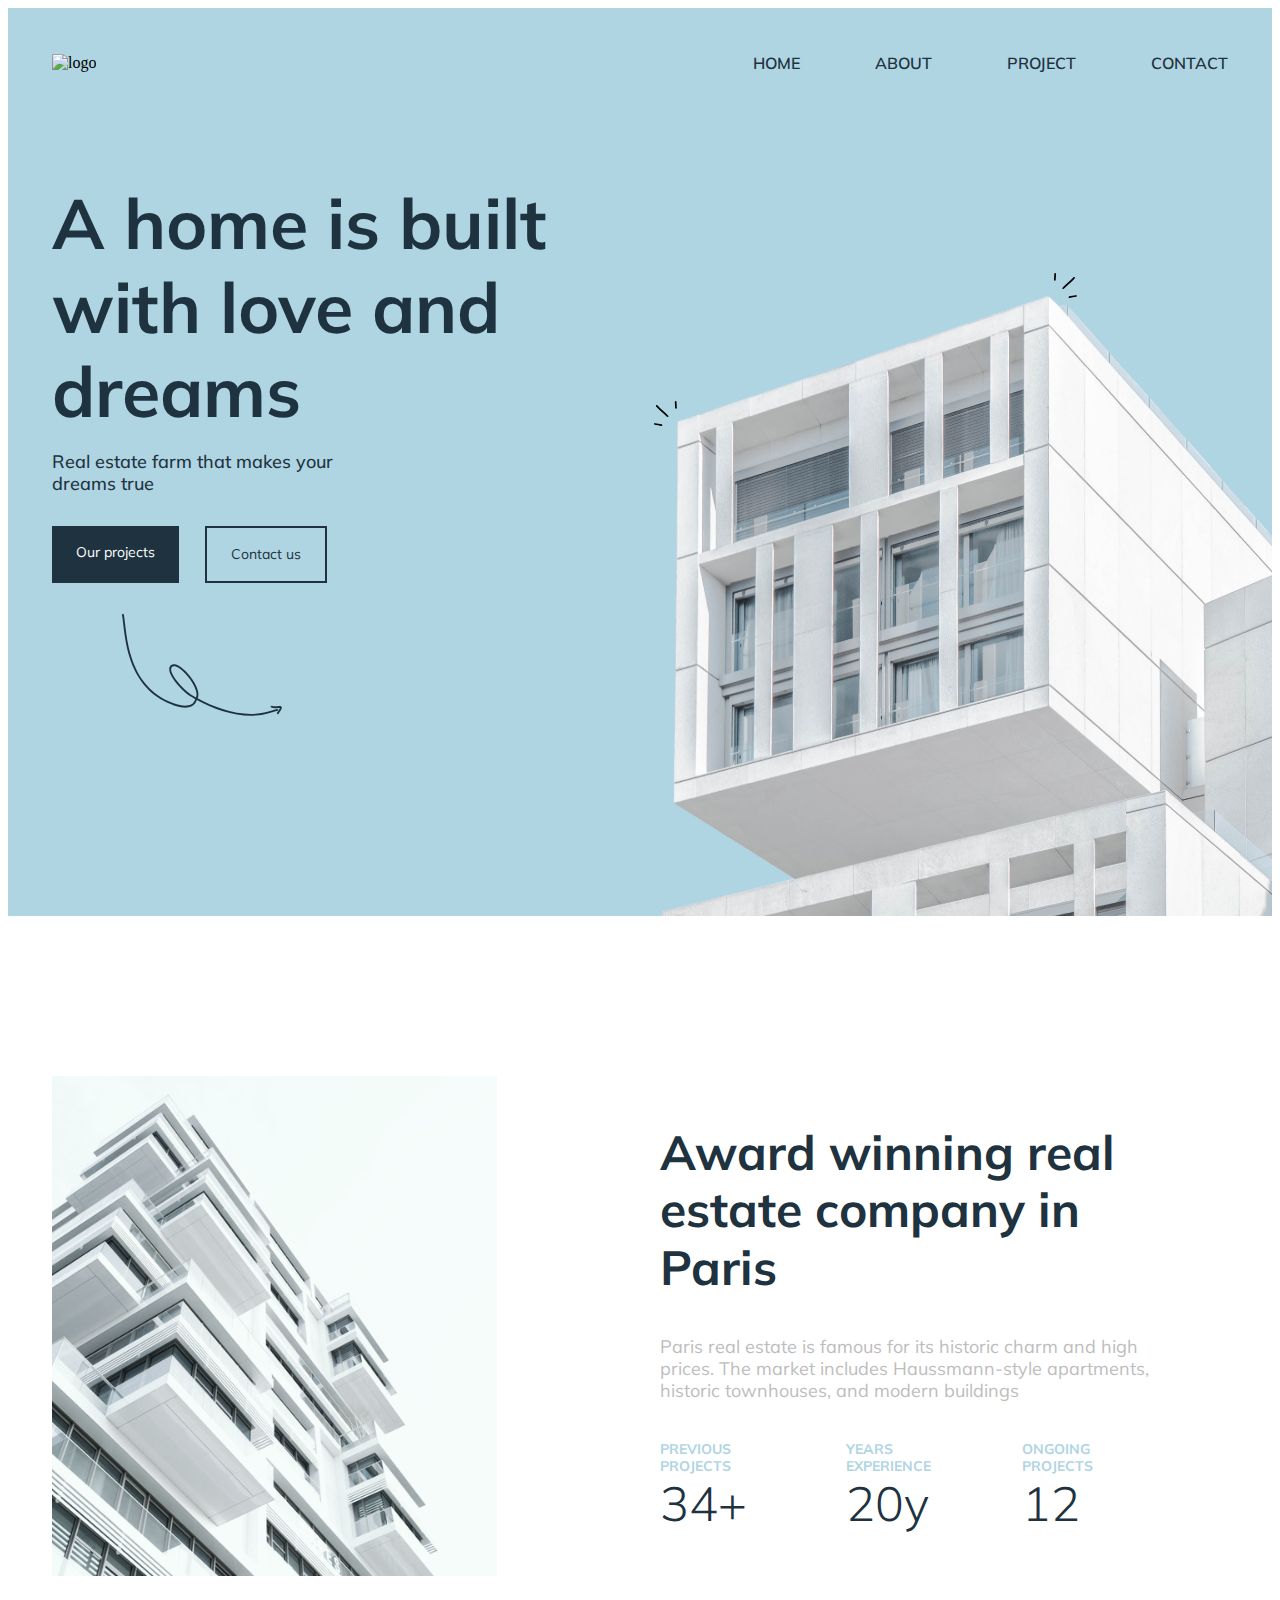
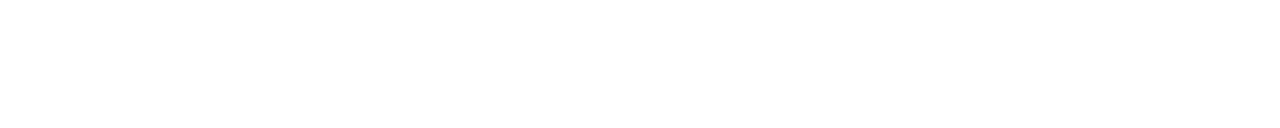
==== index.html @ 0893b70b "about section is done" ====
<!DOCTYPE html>
<html lang="en">
<head>
    <meta charset="UTF-8">
    <meta name="viewport" content="width=device-width, initial-scale=1.0">
    <meta name="description" content="Discover your dream home with our extensive listings of houses, apartments, and commercial properties. Expert advice and local market insights.">
    <title>Realty</title>
    <link rel="stylesheet" href="./styles/styles.css">
    <link rel="preconnect" href="https://fonts.googleapis.com">
    <link rel="preconnect" href="https://fonts.gstatic.com" crossorigin>
    <link href="https://fonts.googleapis.com/css2?family=Mulish:ital,wght@0,200..1000;1,200..1000&display=swap" rel="stylesheet">
</head>
<body id="body">

    <header aria-label="header">
        <div class="container">
            <section class="header-inner" aria-label="header inner container">
                <!-- LOGO -->
                <a href="#"><img src="./images/Logo.svg" alt="logo" aria-label="header logo"></a>

                <!-- DESKTOP NAV -->
                <nav class="nav-desktop" aria-label="header navigation desktop">
                    <ul aria-label="header navigation list">
                        <li>
                            <a href="#" aria-label="navigation link to home">home</a>
                        </li>
                        <li>
                            <a href="#" aria-label="navigation link to about">about</a>
                        </li>
                        <li>
                           <a href="#" aria-label="navigation link to project">project</a>
                        </li>
                        <li>
                           <a href="#" aria-label="navigation link to contact">contact</a>
                        </li>
                    </ul>
                </nav>

                <!-- MOBILE NAV -->
                <nav id="navMobile" class="nav-mobile" aria-label="header navigation mobile">
                    
                    <ul aria-label="header navigation list">
                        <li>
                            <a href="#" aria-label="navigation link to home">home</a>
                        </li>
                        <li>
                            <a href="#" aria-label="navigation link to about">about</a>
                        </li>
                        <li>
                             <a href="#" aria-label="navigation link to project">project</a>
                        </li>
                        <li>
                            <a href="#" aria-label="navigation link to contact">contact</a>
                        </li>
                    </ul>

                    
                </nav>

                <!-- BURGER MENU -->
                <button id="burger" class="header-burger-menu">
                    <span id="burgerTop" class="burger-top"></span>
                    <span id="burgerMid" class="burger-mid"></span>
                    <span id="burgerBot" class="burger-bottom"></span>
                </button>

            </section>
        </div>
        
    </header>

    <main>
        
        <!-- HERO SECTION -->
        <section class="hero" aria-label="section hero">
            <div class="container">
                <section class="hero-inner" aria-label="section hero inner container">
                    <div >
                        <h1 class="hero-heading" aria-label="main heading">A home is built with love and dreams</h1>
                        <div class="hero-description-container">
                            <div>
                                <p class="hero-description" aria-label="description">Real estate farm that makes your dreams true</p>
                                <!-- BUTTONS -->
                                <div class="hero-description-buttons-container">
                                    <a href="#" class="hero-projects-button" aria-label="button - Our projects">Our projects</a>
                                    <a href="#" class="hero-contact-button" aria-label="button - Contact us">Contact us</a>
                                </div>
                            </div>
                            <div class="hero-arrow-container">
                                <img src="./images/heroArrow.svg" class="hero-arrow" alt="arrow that points to modern building">
                            </div>
                            
                        </div>
                        
                    </div>
                </section>
            </div>
        </section>

        <!-- ABOUT SECTION -->
        <section class="about-main" aria-label="section about">
            <div class="container">
                <section class="about-inner" aria-label="section about inner container">

                    <section class="about-left" aria-label="about left container">
                        <img src="./images/aboutBuilding.svg" class="about-building-img" alt="building image">
                    </section>

                    <section class="about-right" aria-label="about right container">
                        <h2 class="about-heading" aria-label="about heading">Award winning real estate company in Paris</h2>
                        <p class="about-description">Paris real estate is famous for its historic charm and high prices. The market includes Haussmann-style apartments, historic townhouses, and modern buildings</p>
                        <div class="about-statistic-container">
                            <div>
                                <h5 class="about-statistic-heading">Previous projects</h5>
                                <p class="about-statistic-value">34+</p>
                            </div>
                            <div>
                                <h5 class="about-statistic-heading">Years experience</h5>
                                <p class="about-statistic-value">20y</p>
                            </div>
                            <div>
                                <h5 class="about-statistic-heading">Ongoing projects</h5>
                                <p class="about-statistic-value">12</p>
                            </div>
                        </div>
                    </section>

                </section>
            </div>
        </section>

    </main>


    <footer>

    </footer>

    <script src="./scripts/main.js"></script>
</body>
</html>
---- styles/styles.css ----
@import './normalize.css';
a {
  text-decoration: none;
  color: unset;
  margin: 0;
}

h1, h2, h3, h4, h5, p, span {
  margin: 0;
}

.container {
  max-width: 1200px;
  margin: 0 auto;
  padding: 0 44px;
}

/* HEADER */
header {
  padding: 45px 0 0 0;
  background-color: #AFD4E2;
  margin: 0 auto;
  max-width: 1600px;
}
header .header-inner {
  display: flex;
  justify-content: space-between;
  align-items: center;
}
header .nav-desktop ul {
  list-style: none;
  margin: 0;
  padding: 0;
  display: flex;
  column-gap: 75px;
}
header .nav-desktop li {
  font-family: "Mulish", sans-serif;
  text-transform: uppercase;
  font-size: 16px;
  font-weight: 600;
}
header .nav-desktop a {
  text-decoration: none;
  color: #1E3240;
  position: relative;
}
header .nav-desktop a::after {
  content: "";
  position: absolute;
  left: 0;
  right: 100%;
  bottom: -3px;
  height: 2px;
  background-color: #1E3240;
  transition: right 0.22s;
}
header .nav-desktop a:hover::after {
  right: 0;
}
header .nav-mobile {
  position: fixed;
  left: 0;
  top: 0;
  right: 0;
  bottom: 0;
  background-color: #AFD4E2;
  display: none;
  justify-content: center;
  align-items: center;
}
header .nav-mobile ul {
  list-style: none;
  margin: 0;
  padding: 0;
  display: flex;
  flex-direction: column;
  row-gap: 40px;
}
header .nav-mobile li {
  font-family: "Mulish", sans-serif;
  text-transform: uppercase;
  text-align: center;
  font-size: 19px;
  font-weight: 600;
}
header .header-burger-menu {
  position: relative;
  height: 23px;
  width: 30px;
  background-color: unset;
  border: none;
  display: none;
}
header .header-burger-menu .burger-top {
  position: absolute;
  top: 0;
  left: 0;
  height: 2px;
  width: 100%;
  background-color: #1E3240;
  transition: transform 0.3s;
}
header .header-burger-menu .burger-mid {
  position: absolute;
  top: 1/2;
  left: 0;
  height: 2px;
  width: 100%;
  background-color: #1E3240;
}
header .header-burger-menu .burger-bottom {
  position: absolute;
  bottom: 0;
  left: 0;
  height: 2px;
  width: 100%;
  background-color: #1E3240;
  transition: transform 0.3s;
}

/* HERO SECTION */
.hero {
  margin: 0 auto;
  max-width: 1600px;
  padding: 108px 0 175px 0;
  background-color: #AFD4E2;
  background-image: url("../images/heroBuilding.svg");
  background-repeat: no-repeat;
  background-position: bottom right;
  background-size: auto;
  background-attachment: unset;
}
.hero .hero-inner {
  display: flex;
}
.hero .hero-heading {
  font-family: "Mulish", sans-serif;
  color: #1E3240;
  font-size: 90px;
  max-width: 635px;
  font-weight: bold;
  line-height: 120%;
  cursor: default;
}
.hero .hero-description-container {
  max-width: 635px;
  display: flex;
  justify-content: space-between;
  margin: 18px 0 0 0;
}
.hero .hero-description {
  font-family: "Mulish", sans-serif;
  color: #1E3240;
  font-size: 18px;
  font-weight: 500;
  line-height: 120%;
  cursor: default;
}
.hero .hero-description-buttons-container {
  display: flex;
  justify-content: space-between;
  max-width: 275px;
  margin: 32px 0 0 0;
}
.hero .hero-projects-button {
  font-family: "Mulish", sans-serif;
  font-size: 14px;
  line-height: 120%;
  font-weight: normal;
  color: #FFFFFF;
  background-color: #1E3240;
  padding: 18px 24px;
  transition: scale 0.2s, background-color 0.4s;
}
.hero .hero-projects-button:hover {
  box-shadow: -10px -10px 30px 4px rgba(0, 0, 0, 0.1), 10px 10px 30px 4px rgba(45, 78, 255, 0.15);
}
.hero .hero-projects-button:active {
  scale: 95%;
}
.hero .hero-contact-button {
  font-family: "Mulish", sans-serif;
  font-size: 14px;
  line-height: 120%;
  font-weight: normal;
  color: #1E3240;
  border: 2px #1E3240 solid;
  padding: 18px 24px;
  transition: color 0.4s, background-color 0.4s, scale 0.2s;
}
.hero .hero-contact-button:hover {
  color: #FFFFFF;
  background-color: #1E3240;
}
.hero .hero-contact-button:active {
  scale: 95%;
}

/* ABOUT SECTION */
.about-main {
  margin: 0 auto;
  max-width: 1600px;
  padding: 160px 0 140px 0;
}
.about-main .about-inner {
  display: flex;
  align-items: center;
  gap: 20px;
  width: 100%;
}
.about-main .about-inner .about-left {
  width: 50%;
}
.about-main .about-inner .about-left .about-building-img {
  height: 500px;
  object-fit: cover;
}
.about-main .about-inner .about-right {
  width: 50%;
  max-width: 540px;
}
.about-main .about-inner .about-right .about-heading {
  font-family: "Mulish", sans-serif;
  font-weight: bold;
  font-size: 48px;
  line-height: 120%;
  color: #1E3240;
}
.about-main .about-inner .about-right .about-description {
  font-family: "Mulish", sans-serif;
  font-weight: normal;
  font-size: 18px;
  line-height: 120%;
  color: #BDBDBD;
  margin: 40px 0 0 0;
}
.about-main .about-inner .about-right .about-statistic-container {
  display: flex;
  margin: 40px 0 0 0;
  column-gap: 45px;
}
.about-main .about-inner .about-right .about-statistic-container .about-statistic-heading {
  font-family: "Mulish", sans-serif;
  font-weight: bold;
  font-size: 14px;
  line-height: 120%;
  color: #AFD4E2;
  text-transform: uppercase;
}
.about-main .about-inner .about-right .about-statistic-container .about-statistic-value {
  font-family: "Mulish", sans-serif;
  font-weight: 300;
  font-size: 48px;
  line-height: 120%;
  color: #1E3240;
}

/* MEDIA SECTION */
@media (max-width: 1280px) {
  .hero {
    padding: 108px 0 200px 0;
  }
  .hero .hero-heading {
    font-size: 70px;
  }
  .hero .hero-description-container {
    max-width: 300px;
    display: block;
  }
  .hero .hero-arrow-container {
    display: flex;
    justify-content: center;
    align-items: center;
    padding-top: 30px;
  }
  .about-main .about-inner .about-right {
    max-width: 500px;
  }
}
@media (max-width: 965px) {
  .hero {
    padding: 60px 0 100px 0;
    background-image: none;
  }
  .hero .hero-heading {
    max-width: 100%;
    text-align: center;
  }
  .hero .hero-description-container {
    max-width: 100%;
    text-align: center;
  }
  .hero .hero-description-buttons-container {
    max-width: 100%;
    justify-content: center;
    column-gap: 50px;
  }
  .hero .hero-arrow-container {
    display: none;
  }
  .about-main {
    padding: 100px 0 100px 0;
  }
  .about-main .about-inner .about-left .about-building-img {
    width: 350px;
    height: 500px;
  }
  .about-main .about-inner .about-right .about-heading {
    font-size: 39px;
  }
  .about-main .about-inner .about-right .about-description {
    font-size: 16px;
    margin: 35px 0 0 0;
  }
  .about-main .about-inner .about-right .about-statistic-container {
    margin: 35px 0 0 0;
  }
  .about-main .about-inner .about-right .about-statistic-container .about-statistic-value {
    font-size: 40px;
  }
}
@media (max-width: 768px) {
  header .nav-desktop {
    display: none;
  }
  header .header-burger-menu {
    display: block;
  }
  .hero .hero-heading {
    font-size: 50px;
  }
  .about-main .about-inner {
    gap: 35px;
    flex-wrap: wrap;
  }
  .about-main .about-inner .about-left {
    display: flex;
    justify-content: center;
    width: 100%;
    order: 2;
  }
  .about-main .about-inner .about-left .about-building-img {
    width: unset;
  }
  .about-main .about-inner .about-right {
    order: 1;
    width: 100%;
    max-width: 965px;
    text-align: center;
  }
  .about-main .about-inner .about-right .about-statistic-container {
    justify-content: center;
  }
}
@media (max-width: 600px) {
  .hero .hero-heading {
    font-size: 45px;
  }
  .hero .hero-description {
    font-size: 15px;
  }
  .hero .hero-projects-button {
    padding: 14px 18px;
  }
  .hero .hero-contact-button {
    padding: 14px 18px;
  }
  .about-main .about-inner .about-left .about-building-img {
    width: 290px;
  }
  .about-main .about-inner .about-right .about-statistic-container {
    column-gap: 30px;
  }
}
@media (max-width: 380px) {
  .hero {
    padding: 40px 0 60px 0;
  }
  .hero .hero-heading {
    font-size: 33px;
  }
  .hero .hero-description {
    font-size: 10px;
  }
  .about-main .about-inner .about-left {
    display: none;
  }
  .about-main .about-inner .about-right .about-heading {
    font-size: 33px;
  }
  .about-main .about-inner .about-right .about-description {
    margin: 30px 0 0 0;
  }
  .about-main .about-inner .about-right .about-statistic-container {
    column-gap: 30px;
    flex-wrap: wrap;
    gap: 25px;
  }
}

/*# sourceMappingURL=styles.css.map */
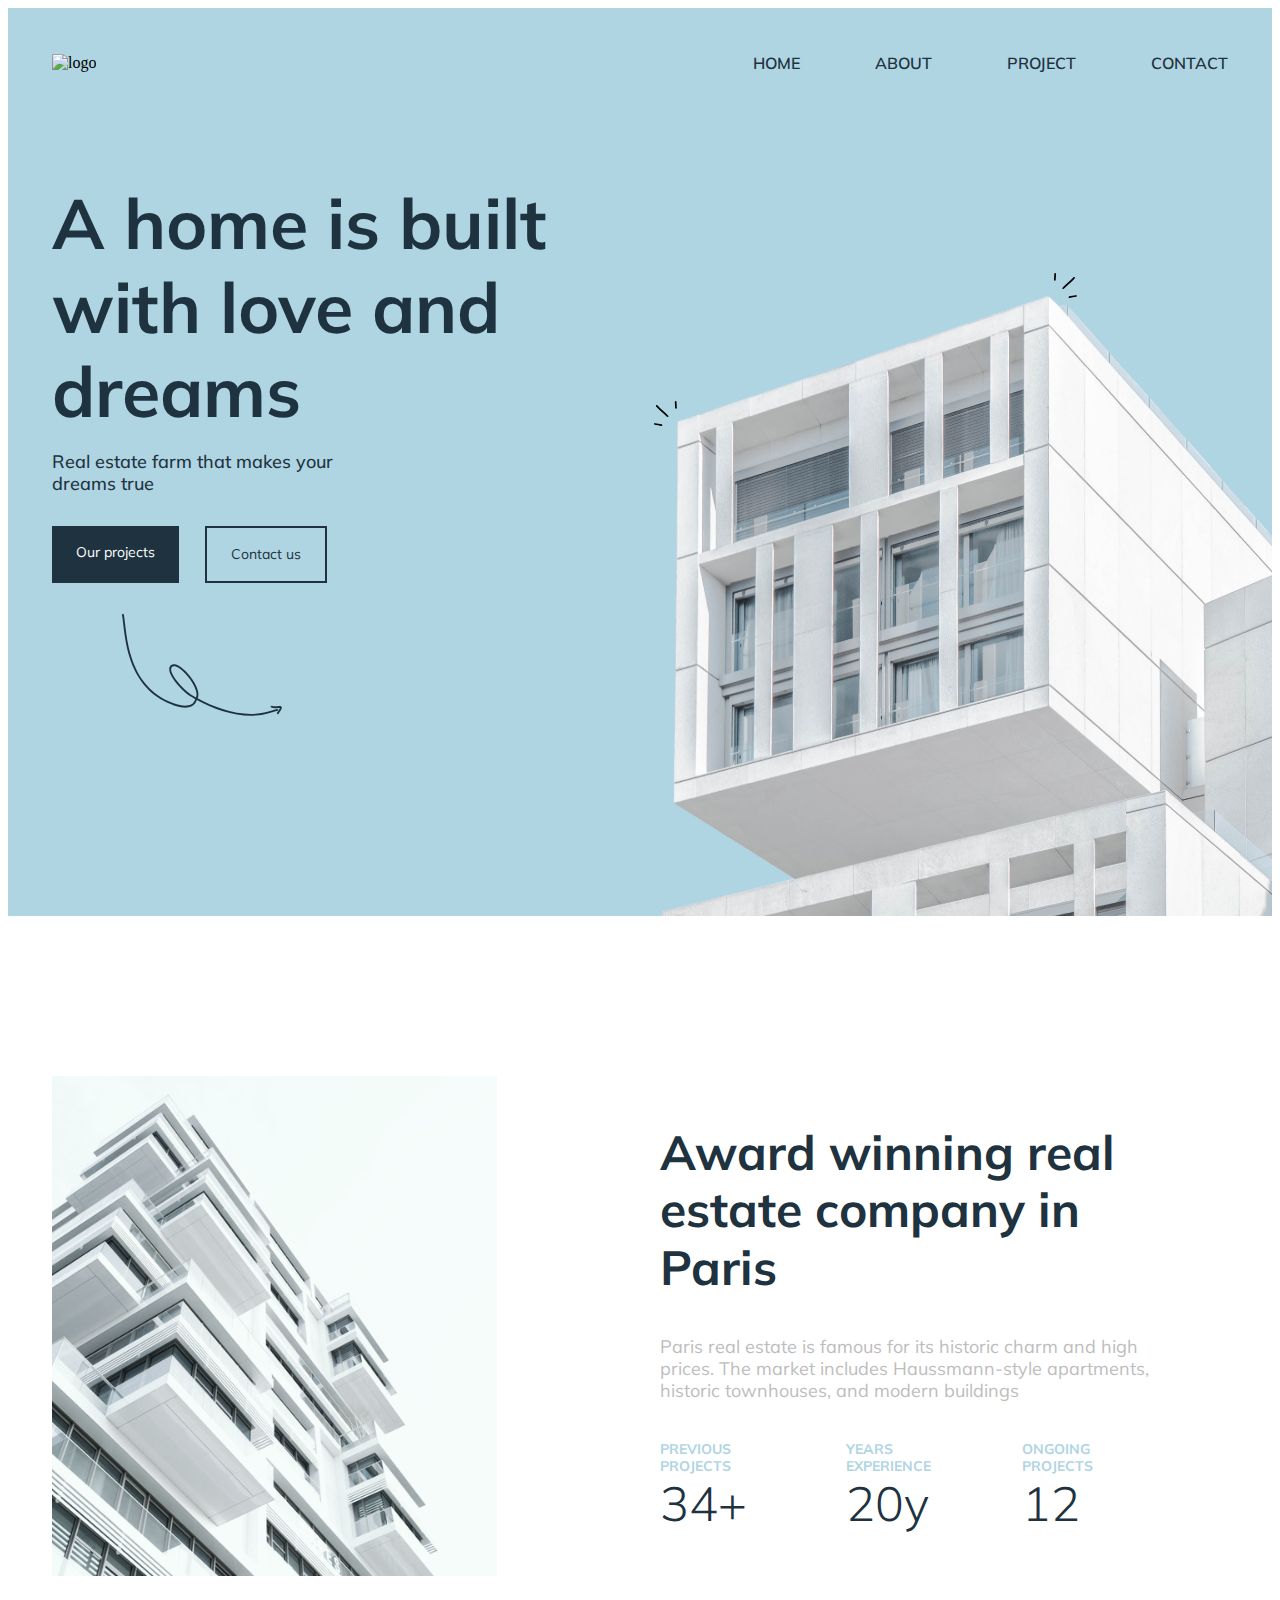
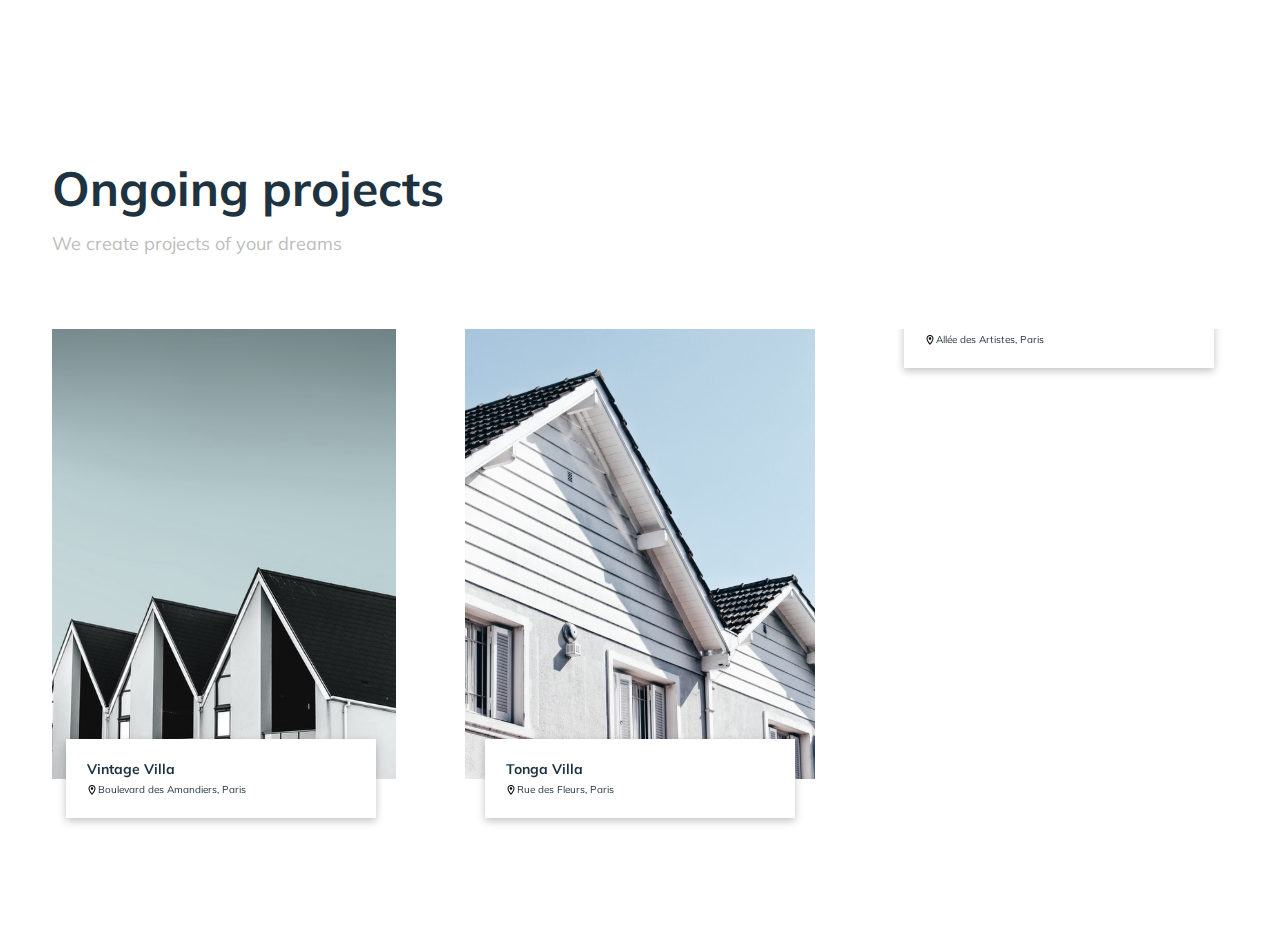
==== commit e32771f6: "projects section is done with swiper" ====
--- a/index.html
+++ b/index.html
@@ -9,6 +9,7 @@
     <link rel="preconnect" href="https://fonts.googleapis.com">
     <link rel="preconnect" href="https://fonts.gstatic.com" crossorigin>
     <link href="https://fonts.googleapis.com/css2?family=Mulish:ital,wght@0,200..1000;1,200..1000&display=swap" rel="stylesheet">
+    <link rel="stylesheet" href="https://cdn.jsdelivr.net/npm/swiper@11/swiper-bundle.min.css"/>
 </head>
 <body id="body">
 
@@ -129,6 +130,92 @@
             </div>
         </section>
 
+        <!-- PROJECTS SECTION -->
+         <section class="projects-main" aria-label="section projects">
+            <div class="container">
+                <section class="projects-inner" aria-label="section projects inner container">
+                    
+                    <h2 class="projects-heading" aria-label="projects heading">Ongoing projects</h2>
+                    <p class="projects-description" aria-label="projects description">We create projects of your dreams</p>
+
+                    <!-- SWIPER -->
+                    <div class="swiper">
+                        
+                        <div class="swiper-wrapper">
+                            <!-- 1 SLIDE -->
+                            <div class="swiper-slide">
+                                <div class="swiper-slide-inner">
+                                    <img src="./images/sliderImg1.svg" alt="">
+                                    <div class="projects-slider-card-description">
+                                        <p class="projects-slider-card-description-name">Vintage Villa</p>
+                                        <div class="projects-slider-card-description-map">
+                                            <img src="./images/sliderGeo.svg" alt="">
+                                            <p class="projects-slider-card-description-map-address">Boulevard des Amandiers, Paris</p>
+                                        </div>
+                                    </div>
+                                </div>
+                            </div>
+                            <!-- 2 SLIDE -->
+                            <div class="swiper-slide">
+                                <div class="swiper-slide-inner">
+                                    <img src="./images/sliderImg2.svg"  alt="">
+                                    <div class="projects-slider-card-description">
+                                        <p class="projects-slider-card-description-name">Tonga Villa</p>
+                                        <div class="projects-slider-card-description-map">
+                                            <img src="./images/sliderGeo.svg" alt="">
+                                            <p class="projects-slider-card-description-map-address">Rue des Fleurs, Paris</p>
+                                        </div>
+                                    </div>
+                                </div>
+                            </div>
+                            <!-- 3 SLIDE -->
+                            <div class="swiper-slide">
+                                <div class="swiper-slide-inner">
+                                    <img src="./images/sliderImg3.svg"  alt="">
+                                    <div class="projects-slider-card-description">
+                                        <p class="projects-slider-card-description-name">Penthouse</p>
+                                        <div class="projects-slider-card-description-map">
+                                            <img src="./images/sliderGeo.svg" alt="">
+                                            <p class="projects-slider-card-description-map-address">Allée des Artistes, Paris</p>
+                                        </div>
+                                    </div>
+                                </div>
+                            </div>
+                            <!-- 4 SLIDE -->
+                            <div class="swiper-slide">
+                                <div class="swiper-slide-inner">
+                                    <img src="./images/sliderImg4.svg"  alt="">
+                                    <div class="projects-slider-card-description">
+                                        <p class="projects-slider-card-description-name">Smart city project</p>
+                                        <div class="projects-slider-card-description-map">
+                                            <img src="./images/sliderGeo.svg" alt="">
+                                            <p class="projects-slider-card-description-map-address">Passage des Perles, Paris</p>
+                                        </div>
+                                    </div>
+                                </div>
+                            </div>
+                            <!-- 5 SLIDE -->
+                            <div class="swiper-slide">
+                                <div class="swiper-slide-inner">
+                                    <img src="./images/sliderImg5.svg"  alt="">
+                                    <div class="projects-slider-card-description">
+                                        <p class="projects-slider-card-description-name">Smart summer house</p>
+                                        <div class="projects-slider-card-description-map">
+                                            <img src="./images/sliderGeo.svg" alt="">
+                                            <p class="projects-slider-card-description-map-address">Rue de la Libellule, Paris</p>
+                                        </div>
+                                    </div>
+                                </div>
+                            </div>
+                
+                        </div>
+                        
+                    </div>
+
+                </section>
+            </div>
+         </section>
+
     </main>
 
 
@@ -136,6 +223,7 @@
 
     </footer>
 
+    <script src="https://cdn.jsdelivr.net/npm/swiper@11/swiper-bundle.min.js"></script>
     <script src="./scripts/main.js"></script>
 </body>
 </html>--- a/styles/styles.css
+++ b/styles/styles.css
@@ -256,6 +256,69 @@
   color: #1E3240;
 }
 
+/* PROJECTS SECTION */
+.projects-main {
+  padding: 40px 0 85px 0;
+}
+.projects-main .projects-inner .projects-heading {
+  font-family: "Mulish", sans-serif;
+  font-size: 48px;
+  font-weight: bold;
+  line-height: 120%;
+  color: #1E3240;
+}
+.projects-main .projects-inner .projects-description {
+  margin: 15px 0 0 0;
+  font-family: "Mulish", sans-serif;
+  font-size: 18px;
+  font-weight: normal;
+  line-height: 120%;
+  color: #BDBDBD;
+}
+.projects-main .projects-inner .swiper {
+  margin: 75px 0 0 0;
+}
+.projects-main .projects-inner .swiper .swiper-wrapper .swiper-slide {
+  display: flex;
+  flex-wrap: wrap;
+  justify-content: center;
+}
+.projects-main .projects-inner .swiper .swiper-wrapper .swiper-slide img {
+  object-fit: cover;
+}
+.projects-main .projects-inner .swiper .swiper-wrapper .swiper-slide .swiper-slide-inner {
+  width: 350px;
+  display: flex;
+  flex-wrap: wrap;
+  justify-content: center;
+}
+.projects-main .projects-inner .swiper .swiper-wrapper .swiper-slide .swiper-slide-inner .projects-slider-card-description {
+  background-color: #FFFFFF;
+  width: 290px;
+  transform: translateY(-40px);
+  padding: 22px 0 22px 20px;
+  box-shadow: rgba(0, 0, 0, 0.24) 0px 3px 8px;
+}
+.projects-main .projects-inner .swiper .swiper-wrapper .swiper-slide .swiper-slide-inner .projects-slider-card-description .projects-slider-card-description-name {
+  font-family: "Mulish", sans-serif;
+  font-size: 14px;
+  font-weight: bold;
+  line-height: 120%;
+  color: #1E3240;
+  padding: 0 0 0 1px;
+}
+.projects-main .projects-inner .swiper .swiper-wrapper .swiper-slide .swiper-slide-inner .projects-slider-card-description .projects-slider-card-description-map {
+  margin: 6px 0 0 0;
+  display: flex;
+}
+.projects-main .projects-inner .swiper .swiper-wrapper .swiper-slide .swiper-slide-inner .projects-slider-card-description .projects-slider-card-description-map-address {
+  font-family: "Mulish", sans-serif;
+  font-size: 10px;
+  font-weight: 400;
+  line-height: 120%;
+  color: #1E3240;
+}
+
 /* MEDIA SECTION */
 @media (max-width: 1280px) {
   .hero {
@@ -352,6 +415,12 @@
   .about-main .about-inner .about-right .about-statistic-container {
     justify-content: center;
   }
+  .projects-main .projects-inner .projects-heading {
+    text-align: center;
+  }
+  .projects-main .projects-inner .projects-description {
+    text-align: center;
+  }
 }
 @media (max-width: 600px) {
   .hero .hero-heading {
@@ -371,6 +440,13 @@
   }
   .about-main .about-inner .about-right .about-statistic-container {
     column-gap: 30px;
+  }
+  .projects-main .projects-inner .projects-heading {
+    font-size: 39px;
+  }
+  .projects-main .projects-inner .projects-description {
+    text-align: center;
+    font-size: 16px;
   }
 }
 @media (max-width: 380px) {
@@ -397,6 +473,13 @@
     flex-wrap: wrap;
     gap: 25px;
   }
+  .projects-main .projects-inner .swiper .swiper-wrapper .swiper-slide-inner .swiper-slide {
+    width: 100%;
+    margin-right: 0;
+  }
+  .projects-main .projects-inner .swiper .swiper-wrapper .swiper-slide-inner .swiper-slide img {
+    object-fit: cover;
+  }
 }
 
 /*# sourceMappingURL=styles.css.map */
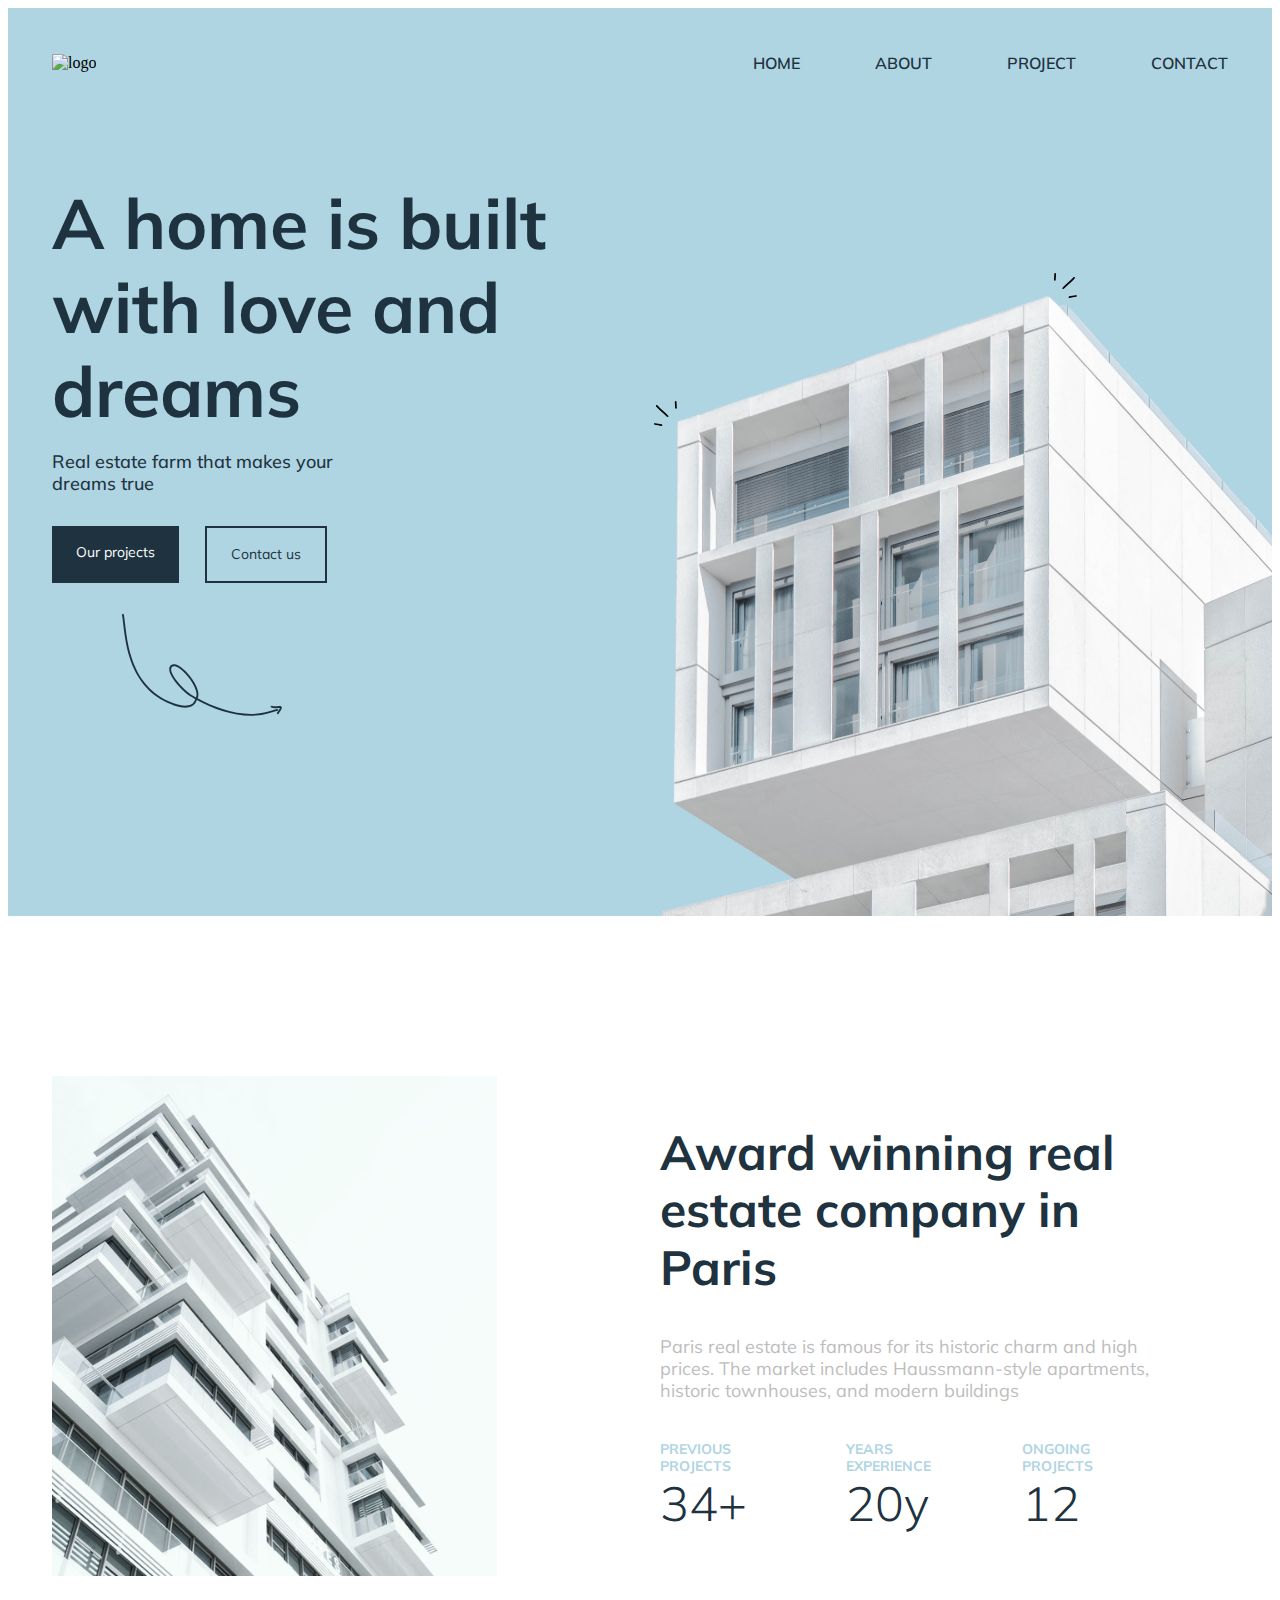
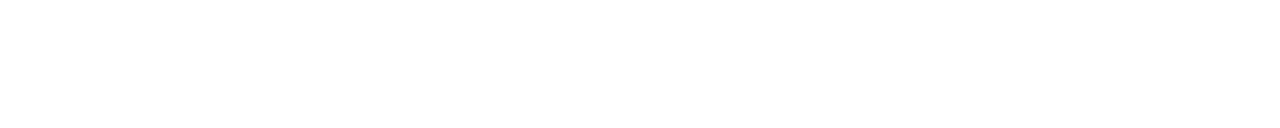
==== commit 2f57d2c8: "Merge branch 'sectionAbout'" ====
--- a/index.html
+++ b/index.html
@@ -9,7 +9,6 @@
     <link rel="preconnect" href="https://fonts.googleapis.com">
     <link rel="preconnect" href="https://fonts.gstatic.com" crossorigin>
     <link href="https://fonts.googleapis.com/css2?family=Mulish:ital,wght@0,200..1000;1,200..1000&display=swap" rel="stylesheet">
-    <link rel="stylesheet" href="https://cdn.jsdelivr.net/npm/swiper@11/swiper-bundle.min.css"/>
 </head>
 <body id="body">
 
@@ -130,92 +129,6 @@
             </div>
         </section>
 
-        <!-- PROJECTS SECTION -->
-         <section class="projects-main" aria-label="section projects">
-            <div class="container">
-                <section class="projects-inner" aria-label="section projects inner container">
-                    
-                    <h2 class="projects-heading" aria-label="projects heading">Ongoing projects</h2>
-                    <p class="projects-description" aria-label="projects description">We create projects of your dreams</p>
-
-                    <!-- SWIPER -->
-                    <div class="swiper">
-                        
-                        <div class="swiper-wrapper">
-                            <!-- 1 SLIDE -->
-                            <div class="swiper-slide">
-                                <div class="swiper-slide-inner">
-                                    <img src="./images/sliderImg1.svg" alt="">
-                                    <div class="projects-slider-card-description">
-                                        <p class="projects-slider-card-description-name">Vintage Villa</p>
-                                        <div class="projects-slider-card-description-map">
-                                            <img src="./images/sliderGeo.svg" alt="">
-                                            <p class="projects-slider-card-description-map-address">Boulevard des Amandiers, Paris</p>
-                                        </div>
-                                    </div>
-                                </div>
-                            </div>
-                            <!-- 2 SLIDE -->
-                            <div class="swiper-slide">
-                                <div class="swiper-slide-inner">
-                                    <img src="./images/sliderImg2.svg"  alt="">
-                                    <div class="projects-slider-card-description">
-                                        <p class="projects-slider-card-description-name">Tonga Villa</p>
-                                        <div class="projects-slider-card-description-map">
-                                            <img src="./images/sliderGeo.svg" alt="">
-                                            <p class="projects-slider-card-description-map-address">Rue des Fleurs, Paris</p>
-                                        </div>
-                                    </div>
-                                </div>
-                            </div>
-                            <!-- 3 SLIDE -->
-                            <div class="swiper-slide">
-                                <div class="swiper-slide-inner">
-                                    <img src="./images/sliderImg3.svg"  alt="">
-                                    <div class="projects-slider-card-description">
-                                        <p class="projects-slider-card-description-name">Penthouse</p>
-                                        <div class="projects-slider-card-description-map">
-                                            <img src="./images/sliderGeo.svg" alt="">
-                                            <p class="projects-slider-card-description-map-address">Allée des Artistes, Paris</p>
-                                        </div>
-                                    </div>
-                                </div>
-                            </div>
-                            <!-- 4 SLIDE -->
-                            <div class="swiper-slide">
-                                <div class="swiper-slide-inner">
-                                    <img src="./images/sliderImg4.svg"  alt="">
-                                    <div class="projects-slider-card-description">
-                                        <p class="projects-slider-card-description-name">Smart city project</p>
-                                        <div class="projects-slider-card-description-map">
-                                            <img src="./images/sliderGeo.svg" alt="">
-                                            <p class="projects-slider-card-description-map-address">Passage des Perles, Paris</p>
-                                        </div>
-                                    </div>
-                                </div>
-                            </div>
-                            <!-- 5 SLIDE -->
-                            <div class="swiper-slide">
-                                <div class="swiper-slide-inner">
-                                    <img src="./images/sliderImg5.svg"  alt="">
-                                    <div class="projects-slider-card-description">
-                                        <p class="projects-slider-card-description-name">Smart summer house</p>
-                                        <div class="projects-slider-card-description-map">
-                                            <img src="./images/sliderGeo.svg" alt="">
-                                            <p class="projects-slider-card-description-map-address">Rue de la Libellule, Paris</p>
-                                        </div>
-                                    </div>
-                                </div>
-                            </div>
-                
-                        </div>
-                        
-                    </div>
-
-                </section>
-            </div>
-         </section>
-
     </main>
 
 
@@ -223,7 +136,6 @@
 
     </footer>
 
-    <script src="https://cdn.jsdelivr.net/npm/swiper@11/swiper-bundle.min.js"></script>
     <script src="./scripts/main.js"></script>
 </body>
 </html>--- a/styles/styles.css
+++ b/styles/styles.css
@@ -256,69 +256,6 @@
   color: #1E3240;
 }
 
-/* PROJECTS SECTION */
-.projects-main {
-  padding: 40px 0 85px 0;
-}
-.projects-main .projects-inner .projects-heading {
-  font-family: "Mulish", sans-serif;
-  font-size: 48px;
-  font-weight: bold;
-  line-height: 120%;
-  color: #1E3240;
-}
-.projects-main .projects-inner .projects-description {
-  margin: 15px 0 0 0;
-  font-family: "Mulish", sans-serif;
-  font-size: 18px;
-  font-weight: normal;
-  line-height: 120%;
-  color: #BDBDBD;
-}
-.projects-main .projects-inner .swiper {
-  margin: 75px 0 0 0;
-}
-.projects-main .projects-inner .swiper .swiper-wrapper .swiper-slide {
-  display: flex;
-  flex-wrap: wrap;
-  justify-content: center;
-}
-.projects-main .projects-inner .swiper .swiper-wrapper .swiper-slide img {
-  object-fit: cover;
-}
-.projects-main .projects-inner .swiper .swiper-wrapper .swiper-slide .swiper-slide-inner {
-  width: 350px;
-  display: flex;
-  flex-wrap: wrap;
-  justify-content: center;
-}
-.projects-main .projects-inner .swiper .swiper-wrapper .swiper-slide .swiper-slide-inner .projects-slider-card-description {
-  background-color: #FFFFFF;
-  width: 290px;
-  transform: translateY(-40px);
-  padding: 22px 0 22px 20px;
-  box-shadow: rgba(0, 0, 0, 0.24) 0px 3px 8px;
-}
-.projects-main .projects-inner .swiper .swiper-wrapper .swiper-slide .swiper-slide-inner .projects-slider-card-description .projects-slider-card-description-name {
-  font-family: "Mulish", sans-serif;
-  font-size: 14px;
-  font-weight: bold;
-  line-height: 120%;
-  color: #1E3240;
-  padding: 0 0 0 1px;
-}
-.projects-main .projects-inner .swiper .swiper-wrapper .swiper-slide .swiper-slide-inner .projects-slider-card-description .projects-slider-card-description-map {
-  margin: 6px 0 0 0;
-  display: flex;
-}
-.projects-main .projects-inner .swiper .swiper-wrapper .swiper-slide .swiper-slide-inner .projects-slider-card-description .projects-slider-card-description-map-address {
-  font-family: "Mulish", sans-serif;
-  font-size: 10px;
-  font-weight: 400;
-  line-height: 120%;
-  color: #1E3240;
-}
-
 /* MEDIA SECTION */
 @media (max-width: 1280px) {
   .hero {
@@ -415,12 +352,6 @@
   .about-main .about-inner .about-right .about-statistic-container {
     justify-content: center;
   }
-  .projects-main .projects-inner .projects-heading {
-    text-align: center;
-  }
-  .projects-main .projects-inner .projects-description {
-    text-align: center;
-  }
 }
 @media (max-width: 600px) {
   .hero .hero-heading {
@@ -440,13 +371,6 @@
   }
   .about-main .about-inner .about-right .about-statistic-container {
     column-gap: 30px;
-  }
-  .projects-main .projects-inner .projects-heading {
-    font-size: 39px;
-  }
-  .projects-main .projects-inner .projects-description {
-    text-align: center;
-    font-size: 16px;
   }
 }
 @media (max-width: 380px) {
@@ -473,13 +397,6 @@
     flex-wrap: wrap;
     gap: 25px;
   }
-  .projects-main .projects-inner .swiper .swiper-wrapper .swiper-slide-inner .swiper-slide {
-    width: 100%;
-    margin-right: 0;
-  }
-  .projects-main .projects-inner .swiper .swiper-wrapper .swiper-slide-inner .swiper-slide img {
-    object-fit: cover;
-  }
 }
 
 /*# sourceMappingURL=styles.css.map */
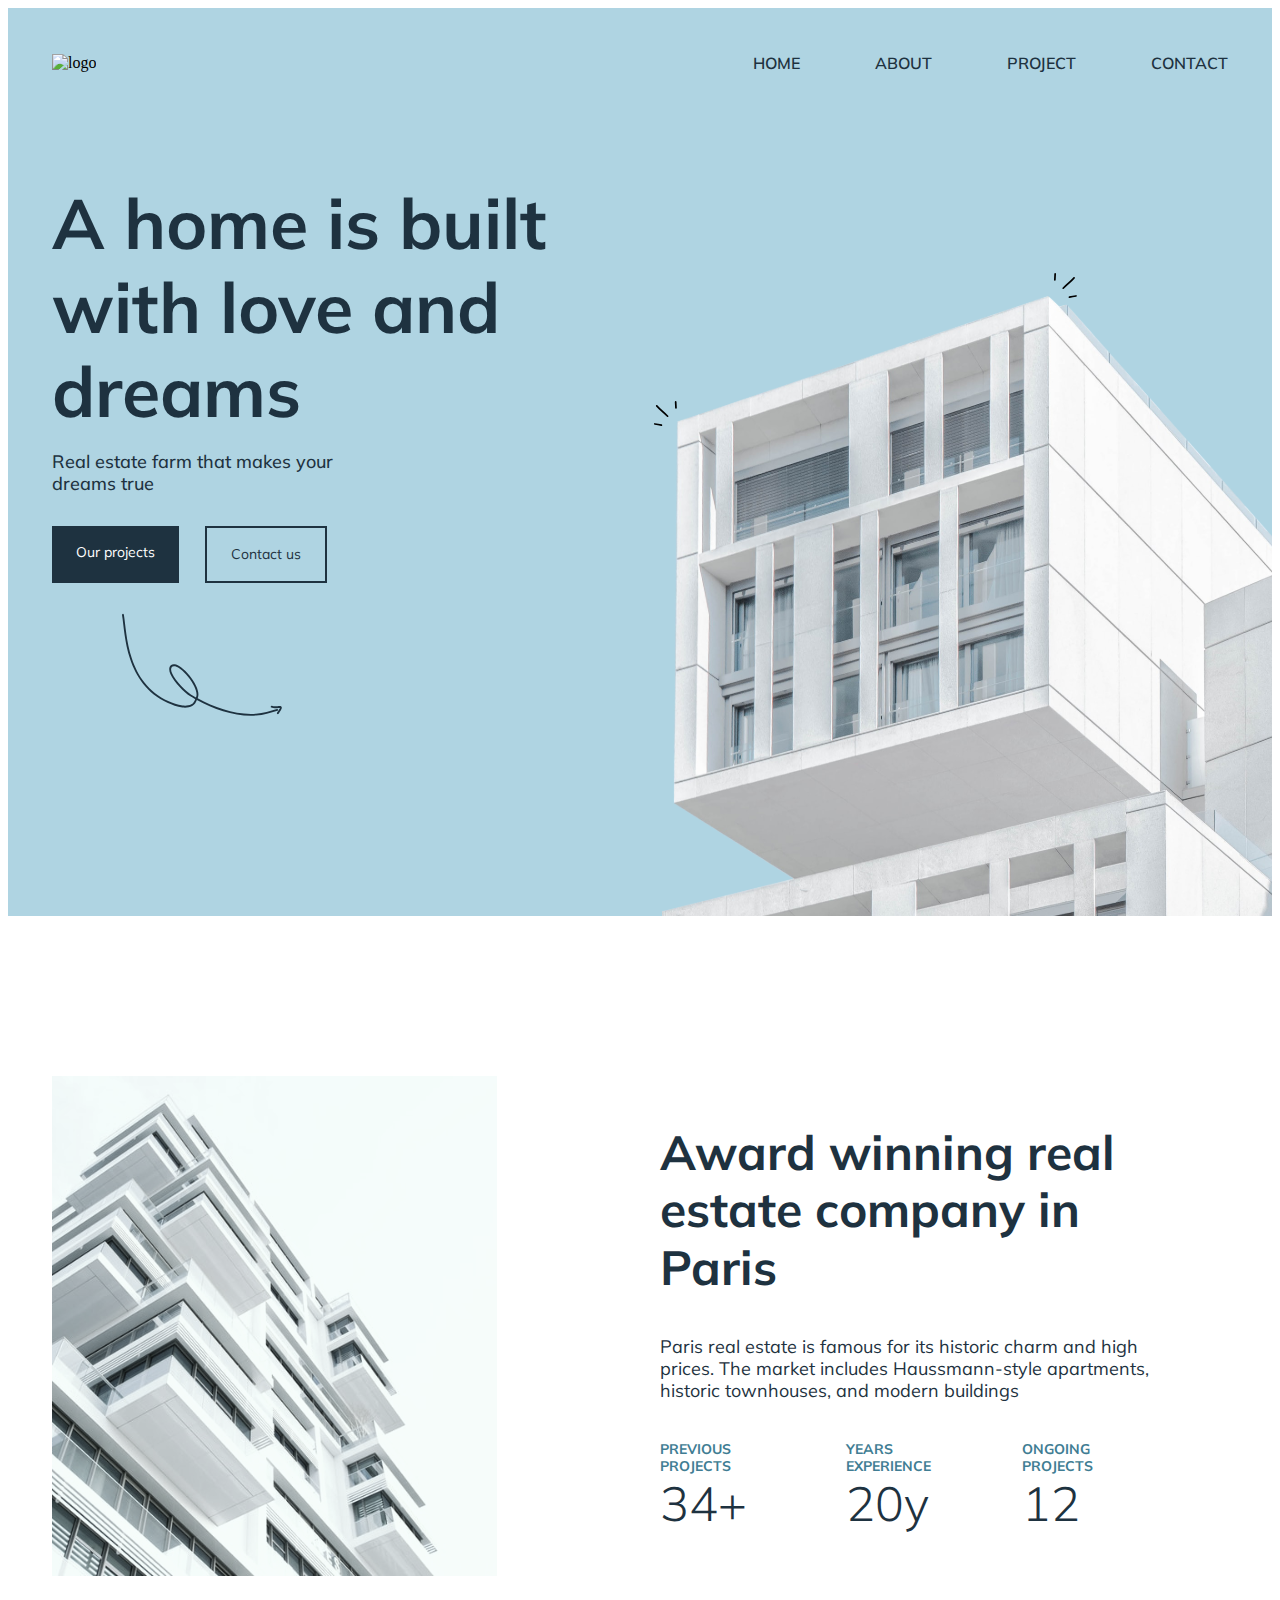
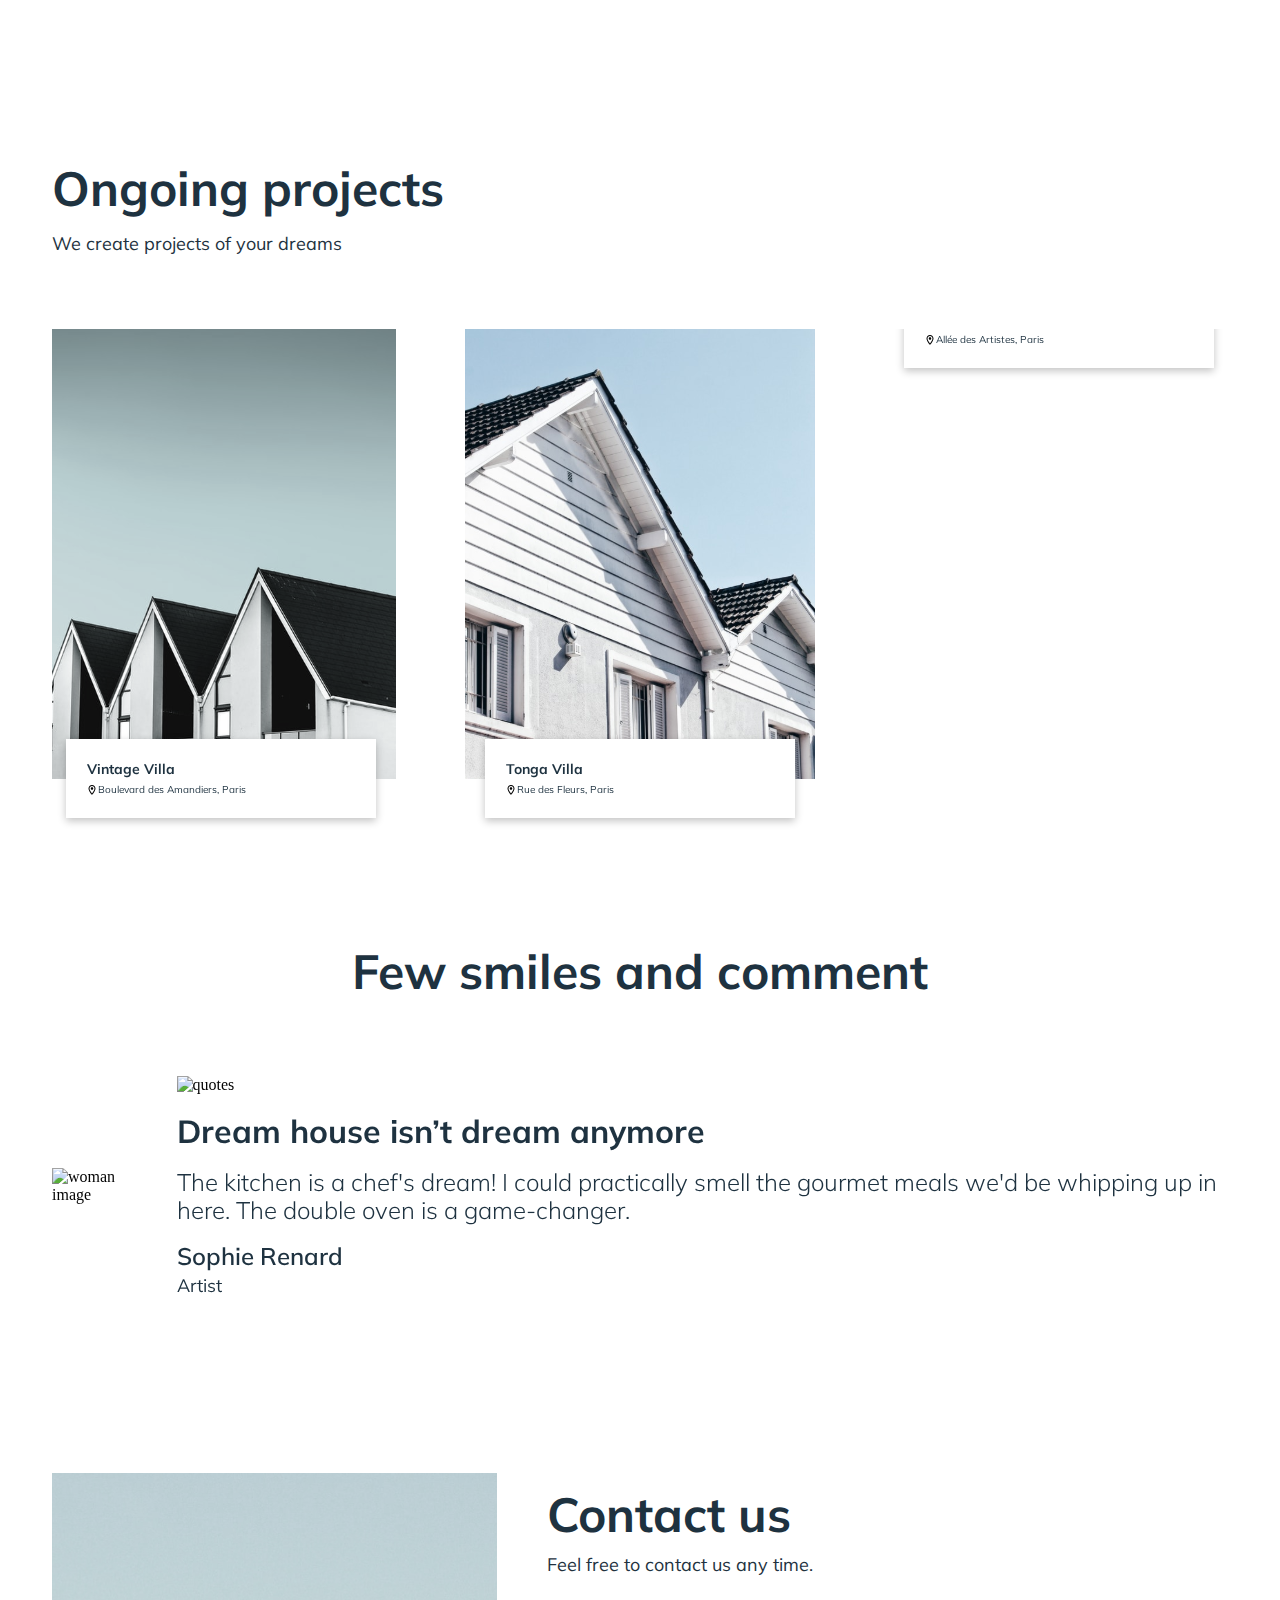
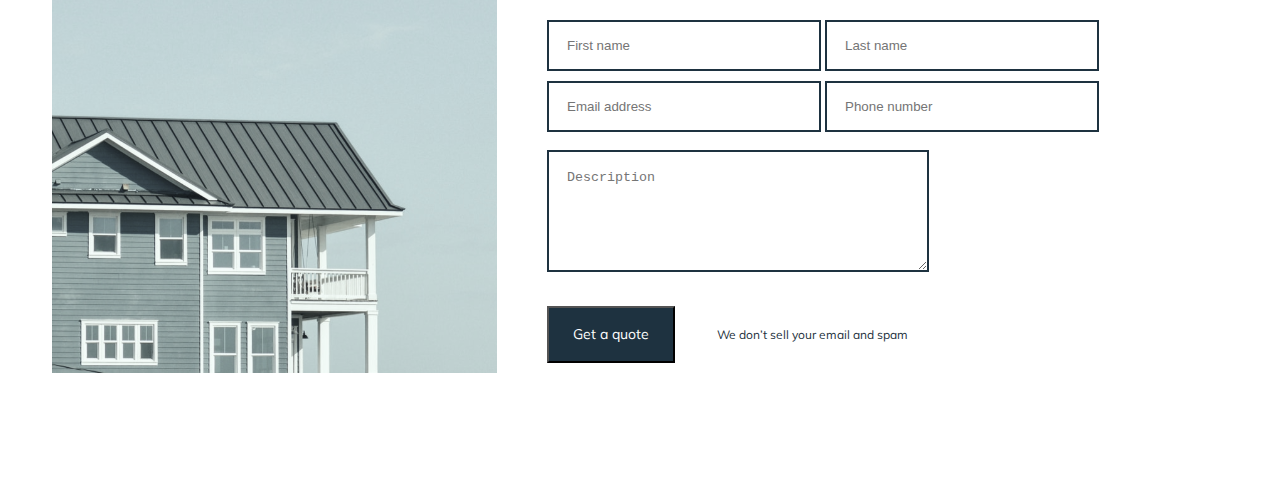
==== commit d4f71508: "section contact us is done" ====
--- a/index.html
+++ b/index.html
@@ -9,6 +9,7 @@
     <link rel="preconnect" href="https://fonts.googleapis.com">
     <link rel="preconnect" href="https://fonts.gstatic.com" crossorigin>
     <link href="https://fonts.googleapis.com/css2?family=Mulish:ital,wght@0,200..1000;1,200..1000&display=swap" rel="stylesheet">
+    <link rel="stylesheet" href="https://cdn.jsdelivr.net/npm/swiper@11/swiper-bundle.min.css"/>
 </head>
 <body id="body">
 
@@ -129,6 +130,175 @@
             </div>
         </section>
 
+        <!-- PROJECTS SECTION -->
+        <section class="projects-main" aria-label="section projects">
+            <div class="container">
+                <section class="projects-inner" aria-label="section projects inner container">
+                    
+                    <h2 class="projects-heading" aria-label="projects heading">Ongoing projects</h2>
+                    <p class="projects-description" aria-label="projects description">We create projects of your dreams</p>
+
+                    <!-- SWIPER -->
+                    <div class="swiper">
+                        
+                        <div class="swiper-wrapper">
+                            <!-- 1 SLIDE -->
+                            <div class="swiper-slide">
+                                <div class="swiper-slide-inner">
+                                    <img src="./images/sliderImg1.svg" alt="">
+                                    <div class="projects-slider-card-description">
+                                        <p class="projects-slider-card-description-name">Vintage Villa</p>
+                                        <div class="projects-slider-card-description-map">
+                                            <img src="./images/sliderGeo.svg" alt="">
+                                            <p class="projects-slider-card-description-map-address">Boulevard des Amandiers, Paris</p>
+                                        </div>
+                                    </div>
+                                </div>
+                            </div>
+                            <!-- 2 SLIDE -->
+                            <div class="swiper-slide">
+                                <div class="swiper-slide-inner">
+                                    <img src="./images/sliderImg2.svg"  alt="">
+                                    <div class="projects-slider-card-description">
+                                        <p class="projects-slider-card-description-name">Tonga Villa</p>
+                                        <div class="projects-slider-card-description-map">
+                                            <img src="./images/sliderGeo.svg" alt="">
+                                            <p class="projects-slider-card-description-map-address">Rue des Fleurs, Paris</p>
+                                        </div>
+                                    </div>
+                                </div>
+                            </div>
+                            <!-- 3 SLIDE -->
+                            <div class="swiper-slide">
+                                <div class="swiper-slide-inner">
+                                    <img src="./images/sliderImg3.svg"  alt="">
+                                    <div class="projects-slider-card-description">
+                                        <p class="projects-slider-card-description-name">Penthouse</p>
+                                        <div class="projects-slider-card-description-map">
+                                            <img src="./images/sliderGeo.svg" alt="">
+                                            <p class="projects-slider-card-description-map-address">Allée des Artistes, Paris</p>
+                                        </div>
+                                    </div>
+                                </div>
+                            </div>
+                            <!-- 4 SLIDE -->
+                            <div class="swiper-slide">
+                                <div class="swiper-slide-inner">
+                                    <img src="./images/sliderImg4.svg"  alt="">
+                                    <div class="projects-slider-card-description">
+                                        <p class="projects-slider-card-description-name">Smart city project</p>
+                                        <div class="projects-slider-card-description-map">
+                                            <img src="./images/sliderGeo.svg" alt="">
+                                            <p class="projects-slider-card-description-map-address">Passage des Perles, Paris</p>
+                                        </div>
+                                    </div>
+                                </div>
+                            </div>
+                            <!-- 5 SLIDE -->
+                            <div class="swiper-slide">
+                                <div class="swiper-slide-inner">
+                                    <img src="./images/sliderImg5.svg"  alt="">
+                                    <div class="projects-slider-card-description">
+                                        <p class="projects-slider-card-description-name">Smart summer house</p>
+                                        <div class="projects-slider-card-description-map">
+                                            <img src="./images/sliderGeo.svg" alt="">
+                                            <p class="projects-slider-card-description-map-address">Rue de la Libellule, Paris</p>
+                                        </div>
+                                    </div>
+                                </div>
+                            </div>
+                
+                        </div>
+                        
+                    </div>
+
+                </section>
+            </div>
+        </section>
+
+        <!-- FEEDBACK SECTION -->
+        <section class="feedback-main" aria-label="section feedback">
+            <div class="container">
+                <section class="feedback-inner" aria-label="section feedback inner container">
+
+                    <h2 class="feedback-heading" aria-label="feedback heading">Few smiles and comment</h2>
+
+                    <!-- SWIPER -->
+                    <div class="swiper2">
+                        <div class="swiper-wrapper">
+                            <div class="swiper-slide">
+                                <img src="./images/sliderFeedbackImg1.svg" alt="woman image">
+                                <section class="swiper-description"  aria-label="feedback one">
+                                    <img src="./images/quotes.svg" class="swiper2-img" alt="quotes">
+                                    <h4 aria-label="feedback heading">Dream house isn’t dream anymore</h4>
+                                    <p aria-label="feedback text">The kitchen is a chef's dream! I could practically smell the gourmet meals we'd be whipping up in here. The double oven is a game-changer.</p>
+                                    <h5 aria-label="name of person who gives feedback">Sophie Renard</h5>
+                                    <h6 aria-label="profession of person who gives feedback">Artist</h6>
+                                </section>
+                            </div>
+                            <div class="swiper-slide">
+                                <img src="./images/sliderFeedbackImg2.svg" alt="man image">
+                                <section class="swiper-description" aria-label="feedback two">
+                                    <img src="./images/quotes.svg" class="swiper2-img" alt="quotes">
+                                    <h4 aria-label="feedback heading">No song, no supper</h4>
+                                    <p aria-label="feedback text">Wow, the backyard oasis was like stepping into a private resort! Perfect for lazy Sundays and summer BBQs. Already imagining sipping margaritas by the pool.</p>
+                                    <h5 aria-label="name of person who gives feedback">William Foster</h5>
+                                    <h6 aria-label="profession of person who gives feedback">Restaurateur</h6>
+                                </section>
+                            </div>
+                            <div class="swiper-slide">
+                                <img src="./images/sliderFeedbackImg3.svg" alt="man image">
+                                <section class="swiper-description" aria-label="feedback three">
+                                    <img src="./images/quotes.svg" class="swiper2-img" alt="quotes">
+                                    <h4 aria-label="feedback heading">Sunny day - Sunny mood</h4>
+                                    <p aria-label="feedback text">The high ceilings and large windows make the whole place feel so airy and bright. It's like living in a modern art gallery!</p>
+                                    <h5 aria-label="name of person who gives feedback">Henry Turner</h5>
+                                    <h6 aria-label="profession of person who gives feedback">Marketing Director</h6>
+                                </section>
+                            </div>
+                        </div>
+                    </div>
+
+                </section>
+            </div>
+        </section>
+
+        <!-- CONTACT SECTION -->
+        <section class="contact-main" aria-label="section contact">
+            <div class="container">
+                <section class="contact-inner" aria-label="section contact inner container">
+
+                    <section class="contact-left" aria-label="contact left part with building photo">
+                        <img src="./images/contactImg.svg" alt="building photo">
+                    </section>
+
+                    <section class="contact-form-container" aria-label="contact right part with contact form">
+                        <form action="/submit" >
+                            <h4 class="contact-heading" aria-label="contact form heading">Contact us</h4>
+                            <p class="contact-description" aria-label="contact form description">Feel free to contact us any time.</p> 
+                            
+                            <div class="form-first-group">
+                                <input type="text" id="name" class="name" name="name" placeholder="First name" aria-label="name input" required>
+                                <input type="text" id="lastName" class="lastName" name="lastName" placeholder="Last name" aria-label="last name input" required>
+                                <input type="email" id="email" class="email" name="email" placeholder="Email address" aria-label="email input" required>
+                                <input type="tel" id="phone" class="phone" name="phone"  placeholder="Phone number" aria-label="phone input" required>
+                            </div>
+
+                            <div class="form-second-group">
+                                <textarea id="message"  name="message" placeholder="Description" aria-label="additional input message" required></textarea>
+                            </div>
+
+                            <div class="form-submit-group">
+                                <button type="submit"  aria-label="submit form button">Get a quote</button>
+                                <p aria-label="important info">We don’t sell your email and spam</p>
+                            </div>
+                        </form>
+                    </section>
+
+                </section>
+            </div>
+        </section>
+
     </main>
 
 
@@ -136,6 +306,7 @@
 
     </footer>
 
+    <script src="https://cdn.jsdelivr.net/npm/swiper@11/swiper-bundle.min.js"></script>
     <script src="./scripts/main.js"></script>
 </body>
 </html>--- a/styles/styles.css
+++ b/styles/styles.css
@@ -5,7 +5,7 @@
   margin: 0;
 }
 
-h1, h2, h3, h4, h5, p, span {
+h1, h2, h3, h4, h5, h6, p, span {
   margin: 0;
 }
 
@@ -232,7 +232,7 @@
   font-weight: normal;
   font-size: 18px;
   line-height: 120%;
-  color: #BDBDBD;
+  color: #1E3240;
   margin: 40px 0 0 0;
 }
 .about-main .about-inner .about-right .about-statistic-container {
@@ -245,7 +245,7 @@
   font-weight: bold;
   font-size: 14px;
   line-height: 120%;
-  color: #AFD4E2;
+  color: #407d93;
   text-transform: uppercase;
 }
 .about-main .about-inner .about-right .about-statistic-container .about-statistic-value {
@@ -253,6 +253,224 @@
   font-weight: 300;
   font-size: 48px;
   line-height: 120%;
+  color: #1E3240;
+}
+
+/* PROJECTS SECTION */
+.projects-main {
+  padding: 40px 0 85px 0;
+}
+.projects-main .projects-inner .projects-heading {
+  font-family: "Mulish", sans-serif;
+  font-size: 48px;
+  font-weight: bold;
+  line-height: 120%;
+  color: #1E3240;
+}
+.projects-main .projects-inner .projects-description {
+  margin: 15px 0 0 0;
+  font-family: "Mulish", sans-serif;
+  font-size: 18px;
+  font-weight: normal;
+  line-height: 120%;
+  color: #1E3240;
+}
+.projects-main .projects-inner .swiper {
+  margin: 75px 0 0 0;
+}
+.projects-main .projects-inner .swiper .swiper-wrapper .swiper-slide {
+  display: flex;
+  flex-wrap: wrap;
+  justify-content: center;
+}
+.projects-main .projects-inner .swiper .swiper-wrapper .swiper-slide img {
+  object-fit: cover;
+}
+.projects-main .projects-inner .swiper .swiper-wrapper .swiper-slide .swiper-slide-inner {
+  width: 350px;
+  display: flex;
+  flex-wrap: wrap;
+  justify-content: center;
+}
+.projects-main .projects-inner .swiper .swiper-wrapper .swiper-slide .swiper-slide-inner .projects-slider-card-description {
+  background-color: #FFFFFF;
+  width: 290px;
+  transform: translateY(-40px);
+  padding: 22px 0 22px 20px;
+  box-shadow: rgba(0, 0, 0, 0.24) 0px 3px 8px;
+}
+.projects-main .projects-inner .swiper .swiper-wrapper .swiper-slide .swiper-slide-inner .projects-slider-card-description .projects-slider-card-description-name {
+  font-family: "Mulish", sans-serif;
+  font-size: 14px;
+  font-weight: bold;
+  line-height: 120%;
+  color: #1E3240;
+  padding: 0 0 0 1px;
+}
+.projects-main .projects-inner .swiper .swiper-wrapper .swiper-slide .swiper-slide-inner .projects-slider-card-description .projects-slider-card-description-map {
+  margin: 6px 0 0 0;
+  display: flex;
+}
+.projects-main .projects-inner .swiper .swiper-wrapper .swiper-slide .swiper-slide-inner .projects-slider-card-description .projects-slider-card-description-map-address {
+  font-family: "Mulish", sans-serif;
+  font-size: 10px;
+  font-weight: 400;
+  line-height: 120%;
+  color: #1E3240;
+}
+
+/* FEEDBACK SECTION */
+.feedback-main {
+  padding: 0 0 126px 0;
+}
+.feedback-main .feedback-inner {
+  overflow: hidden;
+}
+.feedback-main .feedback-inner .feedback-heading {
+  font-family: "Mulish", sans-serif;
+  font-size: 48px;
+  font-weight: bold;
+  line-height: 120%;
+  color: #1E3240;
+  text-align: center;
+}
+.feedback-main .feedback-inner .swiper2 {
+  margin: 75px 0 0 0;
+}
+.feedback-main .feedback-inner .swiper2 .swiper-wrapper .swiper-slide {
+  display: flex;
+  gap: 125px;
+  justify-content: center;
+  align-items: center;
+}
+.feedback-main .feedback-inner .swiper2 .swiper-wrapper .swiper-slide .swiper2-img {
+  object-fit: cover;
+}
+.feedback-main .feedback-inner .swiper2 .swiper-wrapper .swiper-slide .swiper-description {
+  cursor: default;
+}
+.feedback-main .feedback-inner .swiper2 .swiper-wrapper .swiper-slide .swiper-description h4 {
+  margin: 17px 0 0 0;
+  font-family: "Mulish", sans-serif;
+  font-size: 32px;
+  font-weight: bold;
+  color: #1E3240;
+}
+.feedback-main .feedback-inner .swiper2 .swiper-wrapper .swiper-slide .swiper-description p {
+  margin: 17px 0 0 0;
+  font-family: "Mulish", sans-serif;
+  font-size: 24px;
+  font-weight: 300;
+  line-height: 120%;
+  color: #1E3240;
+}
+.feedback-main .feedback-inner .swiper2 .swiper-wrapper .swiper-slide .swiper-description h5 {
+  margin: 17px 0 0 0;
+  font-family: "Mulish", sans-serif;
+  font-size: 24px;
+  font-weight: 600;
+  line-height: 120%;
+  color: #1E3240;
+}
+.feedback-main .feedback-inner .swiper2 .swiper-wrapper .swiper-slide .swiper-description h6 {
+  margin: 4px 0 0 0;
+  font-family: "Mulish", sans-serif;
+  font-size: 18px;
+  font-weight: 400;
+  line-height: 120%;
+  color: #1E3240;
+}
+
+/* CONTACT SECTION */
+.contact-main {
+  padding: 50px 0 100px 0;
+}
+.contact-main .contact-inner {
+  display: flex;
+  align-items: center;
+  gap: 125px;
+}
+.contact-main .contact-inner .contact-form-container {
+  max-width: 580px;
+}
+.contact-main .contact-inner .contact-form-container .contact-heading {
+  font-family: "Mulish", sans-serif;
+  font-size: 48px;
+  font-weight: bold;
+  line-height: 120%;
+  color: #1E3240;
+}
+.contact-main .contact-inner .contact-form-container .contact-description {
+  margin: 10px 0 0 0;
+  font-family: "Mulish", sans-serif;
+  font-size: 18px;
+  font-weight: 400;
+  line-height: 120%;
+  color: #1E3240;
+}
+.contact-main .contact-inner .contact-form-container .name {
+  grid-area: namee;
+  width: 250px;
+  height: 45px;
+  border: 2px solid #1E3240;
+  padding-left: 18px;
+}
+.contact-main .contact-inner .contact-form-container .lastName {
+  grid-area: last;
+  width: 250px;
+  height: 45px;
+  border: 2px solid #1E3240;
+  padding-left: 18px;
+}
+.contact-main .contact-inner .contact-form-container .email {
+  grid-area: email;
+  width: 250px;
+  height: 45px;
+  border: 2px solid #1E3240;
+  padding-left: 18px;
+}
+.contact-main .contact-inner .contact-form-container .phone {
+  grid-area: phone;
+  width: 250px;
+  height: 45px;
+  border: 2px solid #1E3240;
+  padding-left: 18px;
+}
+.contact-main .contact-inner .contact-form-container .form-first-group {
+  margin: 35px 0 0 0;
+  display: grid;
+  grid-template-areas: "namee last" "email phone";
+  column-gap: 30px;
+  row-gap: 18px;
+}
+.contact-main .contact-inner .contact-form-container .form-second-group {
+  margin: 18px 0 0 0;
+}
+.contact-main .contact-inner .contact-form-container .form-second-group textarea {
+  width: 558px;
+  height: 100px;
+  padding: 18px 0 0 18px;
+  border: 2px solid #1E3240;
+}
+.contact-main .contact-inner .contact-form-container .form-submit-group {
+  display: flex;
+  align-items: center;
+  margin: 30px 0 0 0;
+  column-gap: 42px;
+}
+.contact-main .contact-inner .contact-form-container .form-submit-group button {
+  padding: 18px 24px 18px 24px;
+  font-family: "Mulish", sans-serif;
+  font-size: 14px;
+  font-weight: 400;
+  line-height: 120%;
+  color: #FFFFFF;
+  background-color: #1E3240;
+}
+.contact-main .contact-inner .contact-form-container .form-submit-group p {
+  font-family: "Mulish", sans-serif;
+  font-size: 12px;
+  font-weight: 400;
   color: #1E3240;
 }
 
@@ -277,6 +495,27 @@
   .about-main .about-inner .about-right {
     max-width: 500px;
   }
+  .feedback-main .feedback-inner .swiper2 .swiper-wrapper .swiper-slide {
+    gap: 50px;
+  }
+  .contact-main .contact-inner {
+    gap: 50px;
+  }
+  .contact-main .contact-inner .contact-form-container .form-first-group {
+    display: block;
+  }
+  .contact-main .contact-inner .contact-form-container .form-first-group .lastName {
+    margin-top: 10px;
+  }
+  .contact-main .contact-inner .contact-form-container .form-first-group .email {
+    margin-top: 10px;
+  }
+  .contact-main .contact-inner .contact-form-container .form-first-group .phone {
+    margin-top: 10px;
+  }
+  .contact-main .contact-inner .contact-form-container .form-second-group textarea {
+    width: 360px;
+  }
 }
 @media (max-width: 965px) {
   .hero {
@@ -318,6 +557,25 @@
   }
   .about-main .about-inner .about-right .about-statistic-container .about-statistic-value {
     font-size: 40px;
+  }
+  .feedback-main .feedback-inner .feedback-heading {
+    font-size: 39px;
+  }
+  .feedback-main .feedback-inner .swiper2 .swiper-wrapper .swiper-slide {
+    gap: 20px;
+  }
+  .contact-main .contact-inner {
+    justify-content: center;
+    text-align: center;
+  }
+  .contact-main .contact-inner .contact-left {
+    display: none;
+  }
+  .contact-main .contact-inner .contact-form-container {
+    width: 100%;
+  }
+  .contact-main .contact-inner .contact-form-container .form-submit-group {
+    justify-content: center;
   }
 }
 @media (max-width: 768px) {
@@ -352,6 +610,16 @@
   .about-main .about-inner .about-right .about-statistic-container {
     justify-content: center;
   }
+  .projects-main .projects-inner .projects-heading {
+    text-align: center;
+  }
+  .projects-main .projects-inner .projects-description {
+    text-align: center;
+  }
+  .feedback-main .feedback-inner .swiper2 .swiper-wrapper .swiper-slide {
+    gap: 50px;
+    flex-wrap: wrap;
+  }
 }
 @media (max-width: 600px) {
   .hero .hero-heading {
@@ -371,6 +639,22 @@
   }
   .about-main .about-inner .about-right .about-statistic-container {
     column-gap: 30px;
+  }
+  .projects-main .projects-inner .projects-heading {
+    font-size: 39px;
+  }
+  .projects-main .projects-inner .projects-description {
+    text-align: center;
+    font-size: 16px;
+  }
+  .contact-main .contact-inner .contact-form-container .form-second-group textarea {
+    width: 250px;
+  }
+  .contact-main .contact-inner .contact-form-container .form-submit-group {
+    display: block;
+  }
+  .contact-main .contact-inner .contact-form-container .form-submit-group p {
+    margin: 15px 0 0 0;
   }
 }
 @media (max-width: 380px) {
@@ -397,6 +681,49 @@
     flex-wrap: wrap;
     gap: 25px;
   }
+  .projects-main .projects-inner .swiper .swiper-wrapper .swiper-slide-inner .swiper-slide {
+    width: 100%;
+    margin-right: 0;
+  }
+  .projects-main .projects-inner .swiper .swiper-wrapper .swiper-slide-inner .swiper-slide img {
+    object-fit: cover;
+  }
+  .feedback-main .feedback-inner .swiper2 .swiper-wrapper .swiper-slide .swiper-description {
+    cursor: default;
+  }
+  .feedback-main .feedback-inner .swiper2 .swiper-wrapper .swiper-slide .swiper-description h4 {
+    font-size: 27px;
+  }
+  .feedback-main .feedback-inner .swiper2 .swiper-wrapper .swiper-slide .swiper-description p {
+    font-size: 20px;
+  }
+  .feedback-main .feedback-inner .swiper2 .swiper-wrapper .swiper-slide .swiper-description h5 {
+    font-size: 24px;
+  }
+  .feedback-main .feedback-inner .swiper2 .swiper-wrapper .swiper-slide .swiper-description h6 {
+    font-size: 18px;
+  }
+  .contact-main .contact-inner {
+    gap: 50px;
+  }
+  .contact-main .contact-inner .contact-form-container .form-first-group {
+    display: block;
+  }
+  .contact-main .contact-inner .contact-form-container .form-first-group .name {
+    width: 200px;
+  }
+  .contact-main .contact-inner .contact-form-container .form-first-group .lastName {
+    width: 200px;
+  }
+  .contact-main .contact-inner .contact-form-container .form-first-group .email {
+    width: 200px;
+  }
+  .contact-main .contact-inner .contact-form-container .form-first-group .phone {
+    width: 200px;
+  }
+  .contact-main .contact-inner .contact-form-container .form-second-group textarea {
+    width: 200px;
+  }
 }
 
 /*# sourceMappingURL=styles.css.map */
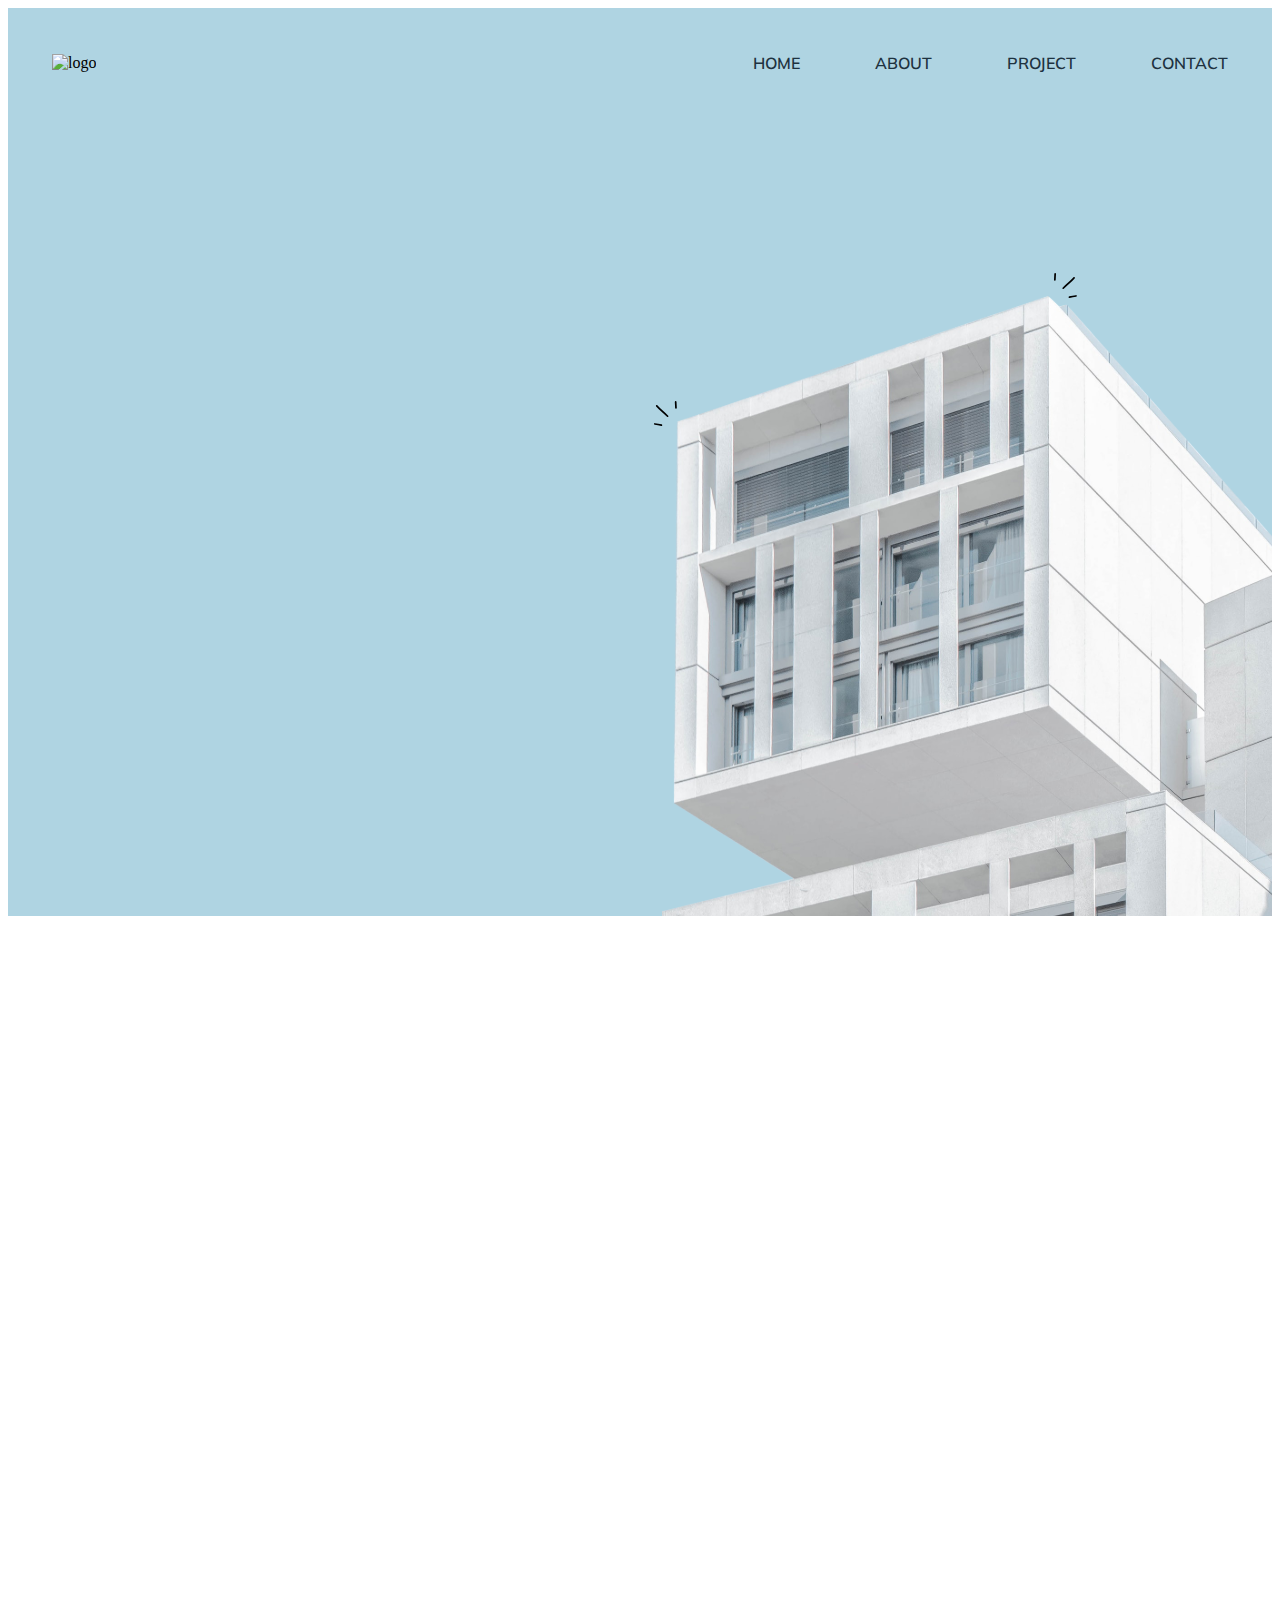
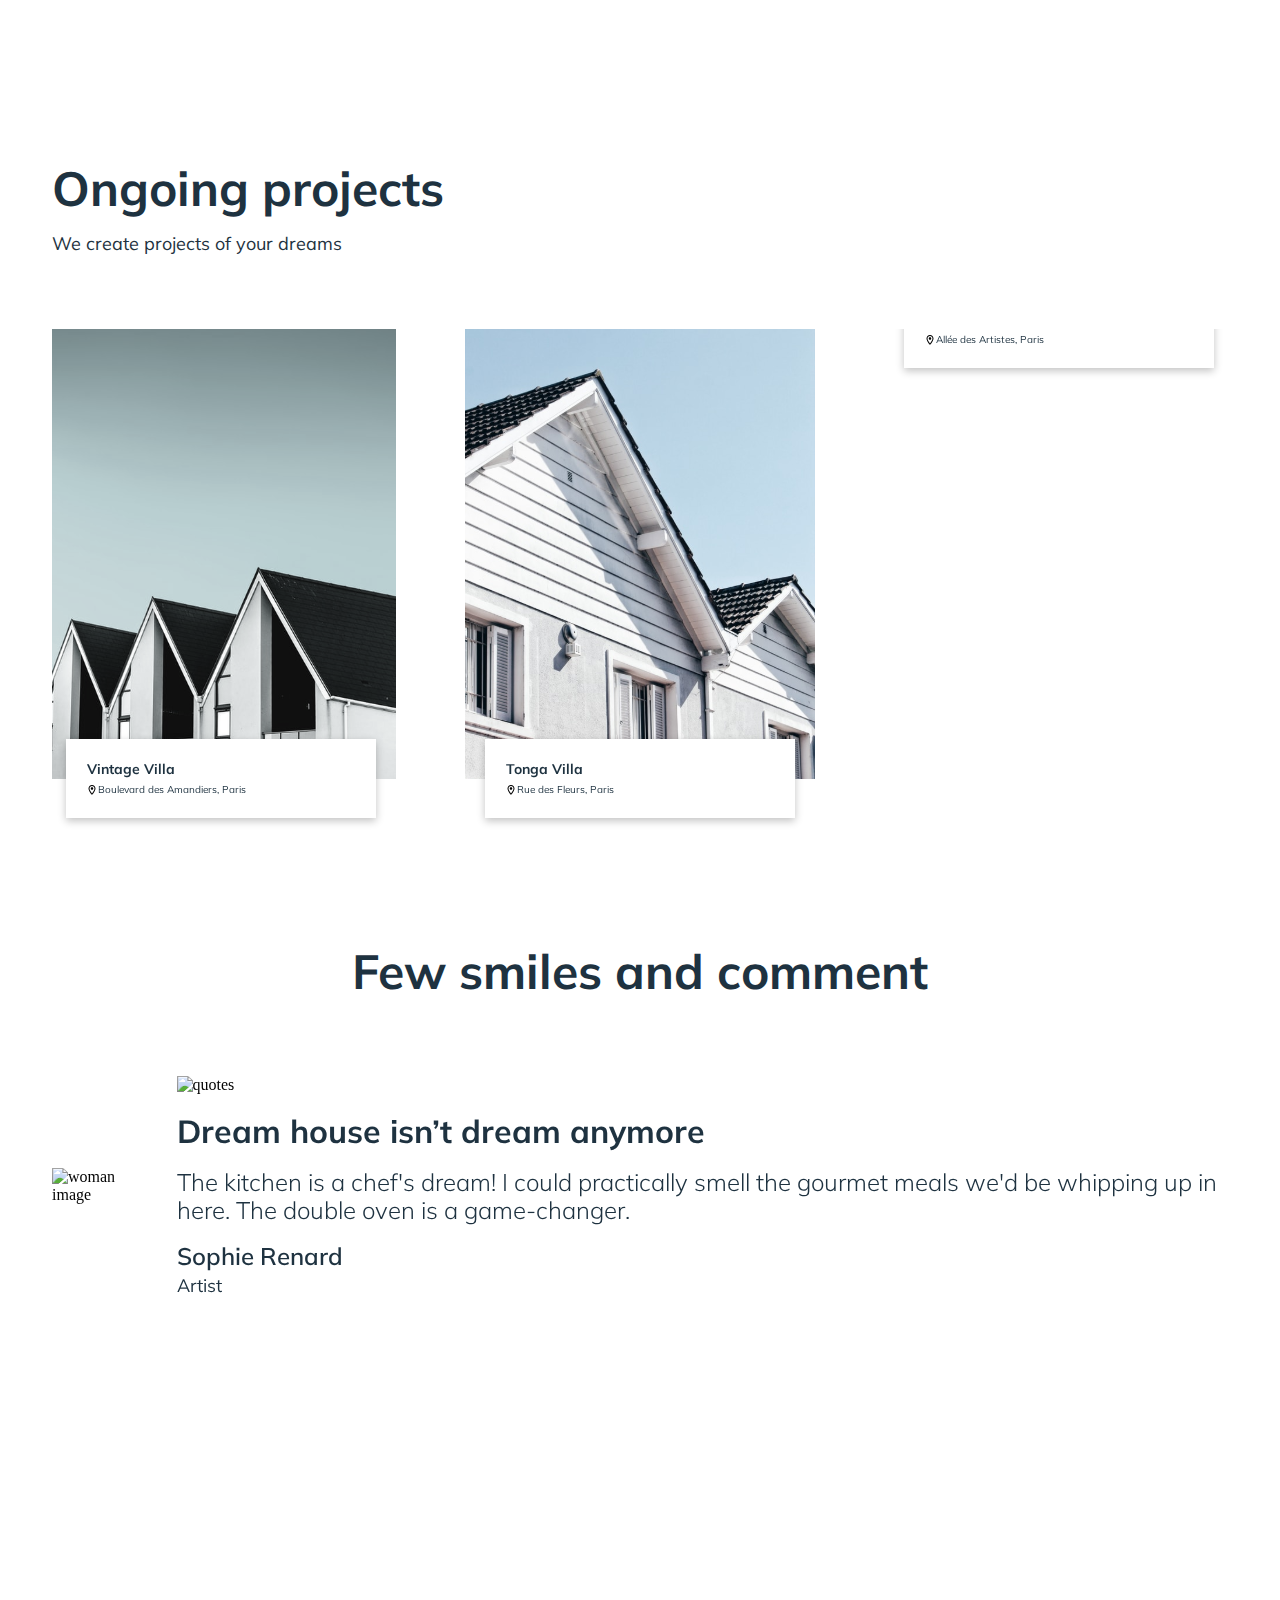
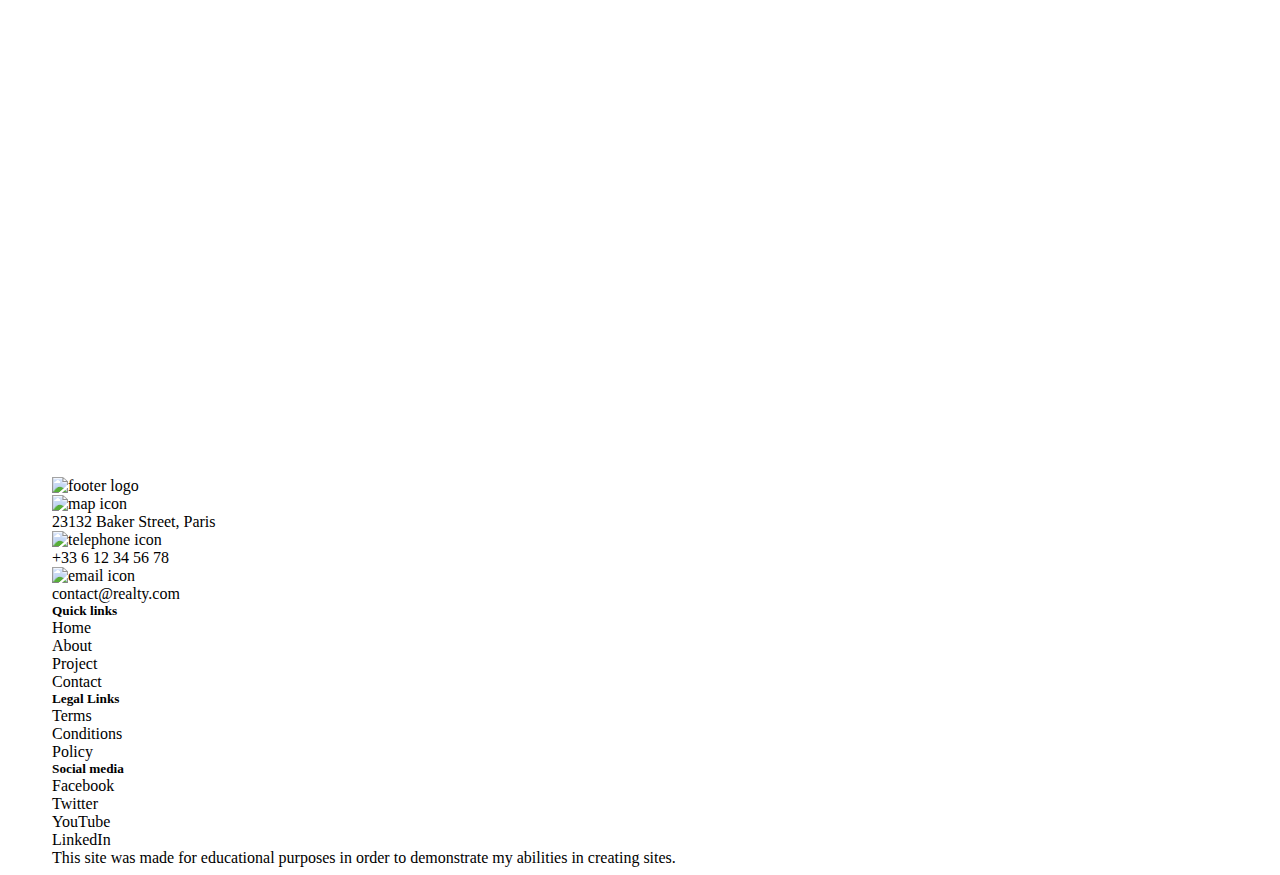
==== commit 8b794903: "added sitemap" ====
--- a/index.html
+++ b/index.html
@@ -4,16 +4,18 @@
     <meta charset="UTF-8">
     <meta name="viewport" content="width=device-width, initial-scale=1.0">
     <meta name="description" content="Discover your dream home with our extensive listings of houses, apartments, and commercial properties. Expert advice and local market insights.">
+    <meta name="robots" content="index, follow">
     <title>Realty</title>
     <link rel="stylesheet" href="./styles/styles.css">
     <link rel="preconnect" href="https://fonts.googleapis.com">
     <link rel="preconnect" href="https://fonts.gstatic.com" crossorigin>
     <link href="https://fonts.googleapis.com/css2?family=Mulish:ital,wght@0,200..1000;1,200..1000&display=swap" rel="stylesheet">
     <link rel="stylesheet" href="https://cdn.jsdelivr.net/npm/swiper@11/swiper-bundle.min.css"/>
+    <link rel="stylesheet" href="https://unpkg.com/aos@next/dist/aos.css" />
 </head>
 <body id="body">
 
-    <header aria-label="header">
+    <header aria-label="header" id="header">
         <div class="container">
             <section class="header-inner" aria-label="header inner container">
                 <!-- LOGO -->
@@ -26,13 +28,13 @@
                             <a href="#" aria-label="navigation link to home">home</a>
                         </li>
                         <li>
-                            <a href="#" aria-label="navigation link to about">about</a>
-                        </li>
-                        <li>
-                           <a href="#" aria-label="navigation link to project">project</a>
-                        </li>
-                        <li>
-                           <a href="#" aria-label="navigation link to contact">contact</a>
+                            <a href="#about" aria-label="navigation link to about">about</a>
+                        </li>
+                        <li>
+                           <a href="#projects" aria-label="navigation link to project">project</a>
+                        </li>
+                        <li>
+                           <a href="#contact" aria-label="navigation link to contact">contact</a>
                         </li>
                     </ul>
                 </nav>
@@ -42,16 +44,16 @@
                     
                     <ul aria-label="header navigation list">
                         <li>
-                            <a href="#" aria-label="navigation link to home">home</a>
-                        </li>
-                        <li>
-                            <a href="#" aria-label="navigation link to about">about</a>
-                        </li>
-                        <li>
-                             <a href="#" aria-label="navigation link to project">project</a>
-                        </li>
-                        <li>
-                            <a href="#" aria-label="navigation link to contact">contact</a>
+                            <a href="#header" id="burgerNavHome" aria-label="navigation link to home">home</a>
+                        </li>
+                        <li>
+                            <a href="#about" id="burgerNavAbout" aria-label="navigation link to about">about</a>
+                        </li>
+                        <li>
+                             <a href="#projects" id="burgerNavProject" aria-label="navigation link to project">project</a>
+                        </li>
+                        <li>
+                            <a href="#contact" id="burgerNavContact" aria-label="navigation link to contact">contact</a>
                         </li>
                     </ul>
 
@@ -73,9 +75,9 @@
     <main>
         
         <!-- HERO SECTION -->
-        <section class="hero" aria-label="section hero">
-            <div class="container">
-                <section class="hero-inner" aria-label="section hero inner container">
+        <section class="hero"  aria-label="section hero">
+            <div class="container">
+                <section class="hero-inner" data-aos="fade-right"  aria-label="section hero inner container">
                     <div >
                         <h1 class="hero-heading" aria-label="main heading">A home is built with love and dreams</h1>
                         <div class="hero-description-container">
@@ -83,8 +85,8 @@
                                 <p class="hero-description" aria-label="description">Real estate farm that makes your dreams true</p>
                                 <!-- BUTTONS -->
                                 <div class="hero-description-buttons-container">
-                                    <a href="#" class="hero-projects-button" aria-label="button - Our projects">Our projects</a>
-                                    <a href="#" class="hero-contact-button" aria-label="button - Contact us">Contact us</a>
+                                    <a href="#projects" class="hero-projects-button" aria-label="button - Our projects">Our projects</a>
+                                    <a href="#contact" class="hero-contact-button" aria-label="button - Contact us">Contact us</a>
                                 </div>
                             </div>
                             <div class="hero-arrow-container">
@@ -99,15 +101,15 @@
         </section>
 
         <!-- ABOUT SECTION -->
-        <section class="about-main" aria-label="section about">
+        <section class="about-main" id="about" aria-label="section about">
             <div class="container">
                 <section class="about-inner" aria-label="section about inner container">
 
-                    <section class="about-left" aria-label="about left container">
+                    <section class="about-left" data-aos="fade-right" aria-label="about left container">
                         <img src="./images/aboutBuilding.svg" class="about-building-img" alt="building image">
                     </section>
 
-                    <section class="about-right" aria-label="about right container">
+                    <section class="about-right" data-aos="fade-left" aria-label="about right container">
                         <h2 class="about-heading" aria-label="about heading">Award winning real estate company in Paris</h2>
                         <p class="about-description">Paris real estate is famous for its historic charm and high prices. The market includes Haussmann-style apartments, historic townhouses, and modern buildings</p>
                         <div class="about-statistic-container">
@@ -131,7 +133,7 @@
         </section>
 
         <!-- PROJECTS SECTION -->
-        <section class="projects-main" aria-label="section projects">
+        <section class="projects-main" id="projects" aria-label="section projects">
             <div class="container">
                 <section class="projects-inner" aria-label="section projects inner container">
                     
@@ -264,15 +266,15 @@
         </section>
 
         <!-- CONTACT SECTION -->
-        <section class="contact-main" aria-label="section contact">
+        <section class="contact-main" id="contact" aria-label="section contact">
             <div class="container">
                 <section class="contact-inner" aria-label="section contact inner container">
 
-                    <section class="contact-left" aria-label="contact left part with building photo">
+                    <section class="contact-left" data-aos="fade-right" aria-label="contact left part with building photo">
                         <img src="./images/contactImg.svg" alt="building photo">
                     </section>
 
-                    <section class="contact-form-container" aria-label="contact right part with contact form">
+                    <section class="contact-form-container" data-aos="fade-left" aria-label="contact right part with contact form">
                         <form action="/submit" >
                             <h4 class="contact-heading" aria-label="contact form heading">Contact us</h4>
                             <p class="contact-description" aria-label="contact form description">Feel free to contact us any time.</p> 
@@ -302,11 +304,64 @@
     </main>
 
 
-    <footer>
-
+    <footer class="footer" aria-label="footer">
+        <div class="container">
+            <section class="footer-inner" aria-label="footer inner container">
+                <section class="footer-inner-first-container" aria-label="footer inner first container">
+
+                    <div class="first-in-first">
+                        <a href="#header"><img src="./images/footerLogo.svg" class="footer-logo" alt="footer logo"></a>
+                        <div class="footer-contact-container">
+                            <div class="footer-contact-info">
+                                <img src="./images/footerMapIcon.svg" alt="map icon">
+                                <p>23132 Baker Street, Paris</p>
+                            </div>
+                            <div class="footer-contact-info footer-contact-info-middle">
+                                <img src="./images/footerTelIcon.svg" alt=" telephone icon">
+                                <p>+33 6 12 34 56 78</p>
+                            </div>
+                            <div class="footer-contact-info">
+                                <img src="./images/footerMailIcon.svg" alt="email icon">
+                                <p>contact@realty.com</p>
+                            </div>
+                        </div>
+                    </div>
+
+                    <div class="second-in-first">
+                        <section aria-label="Quick links container">
+                            <h5>Quick links</h5>
+                            <p><a href="#header" aria-label="navigation link to home">Home</a></p>
+                            <p><a href="#about" aria-label="navigation link to about">About</a></p>
+                            <p><a href="#projects" aria-label="navigation link to project">Project</a></p>
+                            <p><a href="#contact" aria-label="navigation link to contact">Contact</a></p>
+                        </section>
+
+                        <section aria-label="Legal Links container">
+                            <h5>Legal Links</h5>
+                            <p><a href="#" aria-label="navigation link to terms">Terms</a></p>
+                            <p><a href="#" aria-label="navigation link to conditions">Conditions</a></p>
+                            <p><a href="#" aria-label="navigation link to policy">Policy</a></p>
+                        </section>
+
+                        <section aria-label="Social media">
+                            <h5>Social media</h5>
+                            <p><a href="#" aria-label="navigation link to Facebook">Facebook</a></p>
+                            <p><a href="#" aria-label="navigation link to Twitter">Twitter</a></p>
+                            <p><a href="#" aria-label="navigation link to YouTube">YouTube</a></p>
+                            <p><a href="#" aria-label="navigation link to LinkedIn">LinkedIn</a></p>
+                        </section>
+                    </div>
+                </section>
+                <section class="footer-inner-second-container" aria-label="footer inner second container">
+                    <p aria-label="important info">This site was made for educational purposes in order to demonstrate my abilities in creating sites.</p>
+                </section>
+            </section>
+        </div>
     </footer>
 
     <script src="https://cdn.jsdelivr.net/npm/swiper@11/swiper-bundle.min.js"></script>
+    <script src="https://unpkg.com/aos@next/dist/aos.js"></script>
     <script src="./scripts/main.js"></script>
+    
 </body>
 </html>